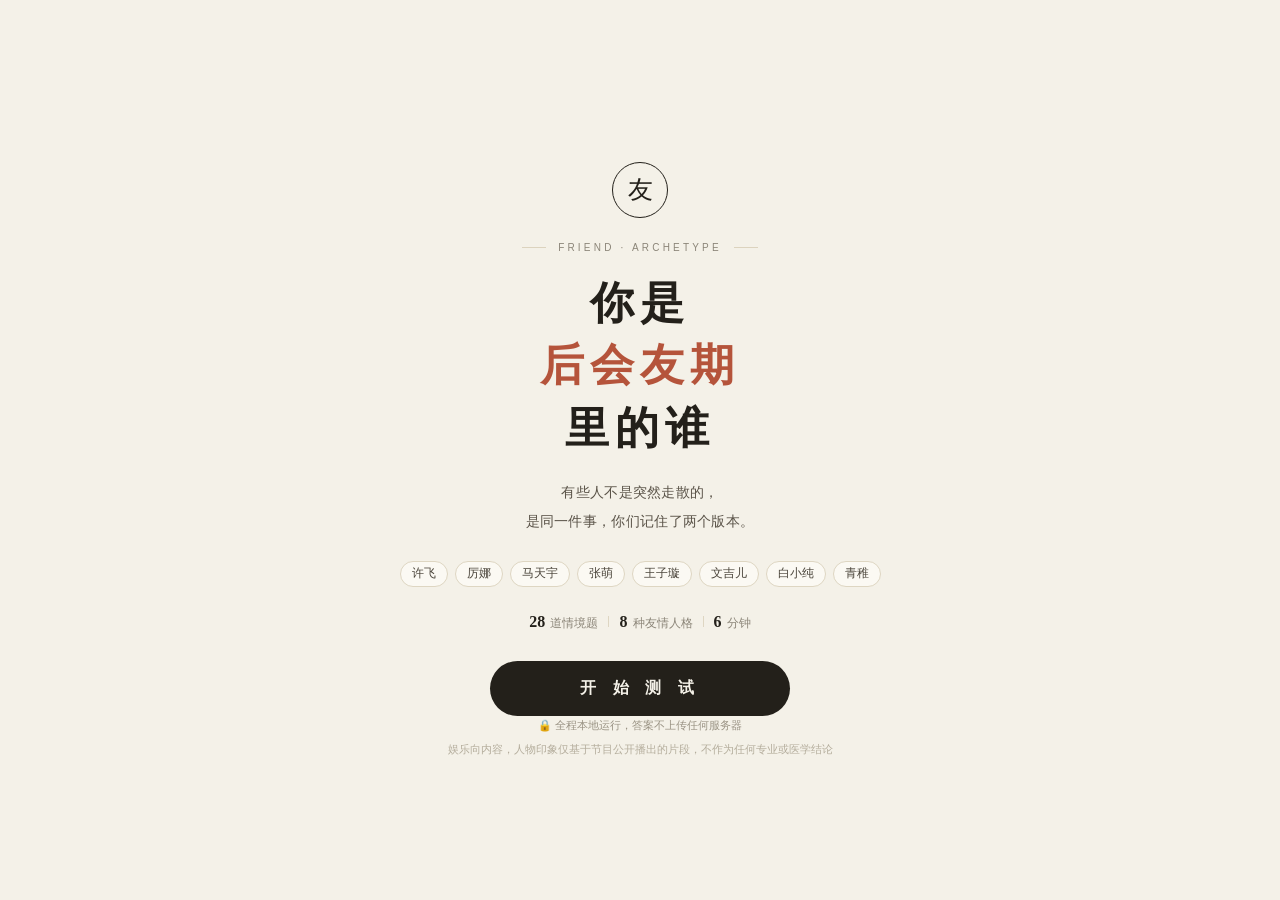
==== index.html @ 3d7d04b7 "feat: 颜值测试系统首个版本 - 封面 / 上传（点击+拖拽）/ 扫描动画 / 结果页四段式 - 图片像素指纹做种子，同一张照片结果稳定、不同照片结果不同 - 总分 78-96 高情商分档 + 1" ====
<!DOCTYPE html>
<html lang="zh-CN">
<head>
<meta charset="UTF-8">
<meta name="viewport" content="width=device-width,initial-scale=1,maximum-scale=1,user-scalable=no,viewport-fit=cover">
<title>《后会友期》· 你是里面的谁</title>
<meta name="description" content="28 个关于友情的瞬间，测出你在《后会友期》里对应的是哪一个人。">
<link rel="stylesheet" href="style.css?v=20261108">
</head>
<body>

<!-- 封面 -->
<section class="page active" id="pg-cover">
  <div class="cover">
    <div class="cv-seal serif">友</div>

    <div class="cv-kicker">FRIEND · ARCHETYPE</div>

    <h1 class="cv-title serif">你是<br><span class="hl">后会友期</span><br>里的谁</h1>

    <p class="cv-sub">有些人不是突然走散的，<br>是同一件事，你们记住了两个版本。</p>

    <div class="cv-tags">
      <span>许飞</span><span>厉娜</span><span>马天宇</span><span>张萌</span>
      <span>王子璇</span><span>文吉儿</span><span>白小纯</span><span>青稚</span>
    </div>

    <div class="cv-meta">
      <span><b id="q-total-all">28</b> 道情境题</span>
      <i></i>
      <span><b>8</b> 种友情人格</span>
      <i></i>
      <span><b>6</b> 分钟</span>
    </div>

    <button class="btn-main cv-btn" id="btn-start">开 始 测 试</button>

    <p class="cv-privacy">🔒 全程本地运行，答案不上传任何服务器</p>
    <p class="cv-disc">娱乐向内容，人物印象仅基于节目公开播出的片段，不作为任何专业或医学结论</p>
  </div>
</section>

<!-- 答题 -->
<section class="page" id="pg-quiz">
  <div class="quiz">
    <div class="q-head">
      <div class="q-num"><span id="q-idx">01</span><span id="q-total">/ 28</span></div>
      <div class="q-track"><div class="q-bar" id="q-bar"></div></div>
    </div>
    <div class="q-body">
      <h2 class="q-text" id="q-text"></h2>
      <div class="q-opts" id="q-opts"></div>
    </div>
    <div class="q-foot">
      <button class="btn-back" id="btn-back">上一题</button>
    </div>
  </div>
</section>

<!-- 加载 -->
<section class="page" id="pg-loading">
  <div class="loading">
    <div class="ld-ring"><i></i><i></i><i></i></div>
    <div class="ld-step" id="ld-step">读取你的作答轨迹</div>
    <div class="ld-dots"><span class="ld-dot on"></span><span class="ld-dot"></span><span class="ld-dot"></span><span class="ld-dot"></span></div>
    <p class="ld-tip">正在把 28 个瞬间，拼成一个人</p>
  </div>
</section>

<!-- 结果 -->
<section class="page" id="pg-result">
  <div class="result-scroll" id="result-scroll"></div>
</section>

<script src="data-hhyq.js?v=20261108"></script>
<script src="app.js?v=20261108"></script>
</body>
</html>
---- style.css ----
/* ============================================================
   《后会友期》· 你是里面的谁    样式
   深夜公路 + 一盏暖灯
   ============================================================ */
:root{
  --ink:#1b2233;
  --ink2:#4a5468;
  --muted:#8b93a5;
  --line:#e6e1d8;
  --paper:#f7f5f2;
  --card:#ffffff;
  --amber:#e9a35c;
  --amber-d:#d4863b;
  --indigo:#2b3a5c;
  --serif:"Songti SC","STSong","Source Han Serif SC","SimSun",serif;
}
*{margin:0;padding:0;box-sizing:border-box;-webkit-tap-highlight-color:transparent}
html,body{height:100%}
body{
  font-family:-apple-system,BlinkMacSystemFont,"PingFang SC","Hiragino Sans GB","Microsoft YaHei",sans-serif;
  background:var(--paper);color:var(--ink);
  -webkit-font-smoothing:antialiased;
  overscroll-behavior:none;
}

/* ---------------- 分页 ---------------- */
.page{position:fixed;inset:0;display:none;overflow-y:auto;-webkit-overflow-scrolling:touch}
.page.active{display:block}

/* ================= 封面（纸感米白 · 赭红点缀） ================= */
.cover{
  position:relative;min-height:100%;
  background:#F4F1E8;color:#23201A;
  padding:calc(env(safe-area-inset-top) + 54px) 30px calc(env(safe-area-inset-bottom) + 34px);
  display:flex;flex-direction:column;align-items:center;justify-content:center;
  text-align:center;overflow:hidden;
}
.cv-seal{
  width:56px;height:56px;flex:none;margin-top:auto;margin-bottom:24px;
  border:1.5px solid #23201A;border-radius:50%;
  display:flex;align-items:center;justify-content:center;
  font-size:25px;line-height:1;color:#23201A;letter-spacing:0;
}
.cv-kicker{
  display:inline-flex;align-items:center;gap:12px;
  font-size:10px;letter-spacing:.32em;color:#8B8578;
  margin-bottom:20px;font-weight:500;
}
.cv-kicker:before,.cv-kicker:after{content:"";width:24px;height:1px;background:#DCD3BE}
.cv-title{
  font-family:var(--serif);font-size:44px;line-height:1.42;font-weight:700;
  letter-spacing:6px;color:#23201A;margin-bottom:18px;
}
.cv-title .hl{color:#B5543B;letter-spacing:6px}
.cv-sub{
  font-size:14px;line-height:2.05;color:#5A5348;letter-spacing:.3px;
  margin-bottom:26px;
}
.cv-tags{display:flex;flex-wrap:wrap;justify-content:center;gap:7px;margin-bottom:26px}
.cv-tags span{
  font-size:11.5px;line-height:1;padding:6px 11px;border-radius:999px;
  background:#FBF9F3;border:1px solid #DED6C2;color:#4A443A;
}
.cv-meta{
  display:flex;align-items:center;justify-content:center;gap:10px;
  font-size:11.5px;color:#8B8578;margin-bottom:30px;
}
.cv-meta b{font-family:var(--serif);font-size:16px;font-weight:700;color:#23201A;margin-right:2px}
.cv-meta i{width:1px;height:11px;background:#DED6C2}
.btn-main{
  position:relative;z-index:2;
  width:100%;border:none;border-radius:14px;
  background:linear-gradient(100deg,#e9a35c,#d4863b);
  color:#231a12;font-size:16px;font-weight:700;letter-spacing:.16em;
  padding:17px 0;cursor:pointer;
  box-shadow:0 12px 30px -12px rgba(212,134,59,.75);
  transition:transform .18s ease,box-shadow .18s ease;
}
.btn-main:active{transform:scale(.985);box-shadow:0 6px 18px -10px rgba(212,134,59,.8)}
.cover .btn-main{
  max-width:300px;margin:0 auto;border-radius:999px;
  background:#23201A;color:#F4F1E8;letter-spacing:6px;
  box-shadow:none;
}
.cover .btn-main:active{background:#3a332a}
.cv-btn{margin-bottom:16px}
.cv-privacy{
  font-size:11px;line-height:1.7;color:#9A9384;margin-bottom:6px;
}
.cv-disc{
  font-size:10.5px;line-height:1.7;color:#B4AD9C;
  margin-bottom:auto;padding:0 6px;
}

/* ================= 答题 ================= */
.quiz{
  min-height:100%;display:flex;flex-direction:column;
  padding:calc(env(safe-area-inset-top) + 26px) 24px calc(env(safe-area-inset-bottom) + 20px);
  background:var(--paper);
}
.q-head{flex-shrink:0}
.q-num{display:flex;align-items:baseline;gap:5px;margin-bottom:12px}
#q-idx{font-family:var(--serif);font-size:30px;font-weight:700;color:var(--ink);letter-spacing:1px}
#q-total{font-size:13px;color:var(--muted)}
.q-track{height:3px;background:#e8e4dc;border-radius:999px;overflow:hidden}
.q-bar{height:100%;width:0;border-radius:999px;background:linear-gradient(90deg,#e9a35c,#d4863b);transition:width .35s ease}
.q-body{flex:1;display:flex;flex-direction:column;justify-content:center;padding:34px 0 10px}
.q-text{
  font-family:var(--serif);font-size:22px;line-height:1.72;font-weight:600;
  color:var(--ink);letter-spacing:.6px;margin-bottom:30px;
}
.q-opts{display:flex;flex-direction:column;gap:11px}
.opt{
  display:flex;align-items:flex-start;gap:12px;
  width:100%;text-align:left;cursor:pointer;
  background:#fff;border:1px solid var(--line);border-radius:13px;
  padding:15px 15px 15px 14px;
  font-family:inherit;font-size:14px;line-height:1.75;color:var(--ink2);
  transition:all .18s ease;
}
.opt .ok{
  flex-shrink:0;width:22px;height:22px;border-radius:7px;
  background:#f1ede6;color:var(--muted);
  font-size:11.5px;font-weight:700;line-height:22px;text-align:center;
  transition:all .18s ease;margin-top:1px;
}
.opt .ot{flex:1;padding-top:1px}
.opt:active{transform:scale(.99)}
.opt.on{border-color:var(--amber);background:#fffaf3;box-shadow:0 8px 22px -14px rgba(212,134,59,.8)}
.opt.on .ok{background:var(--amber);color:#fff}
.opt.on .ot{color:var(--ink);font-weight:500}
.q-foot{flex-shrink:0;padding-top:14px;text-align:center}
.btn-back{
  background:none;border:none;font-family:inherit;
  font-size:12.5px;color:var(--muted);padding:10px 20px;cursor:pointer;
}

/* ================= 加载 ================= */
.loading{
  min-height:100%;display:flex;flex-direction:column;align-items:center;justify-content:center;
  background:linear-gradient(168deg,#141a28,#1e2840 55%,#2e2630);
  padding:40px;
}
.ld-ring{position:relative;width:74px;height:74px;margin-bottom:42px}
.ld-ring i{
  position:absolute;inset:0;border-radius:50%;
  border:1.5px solid rgba(233,163,92,.28);
  animation:ldp 2.4s ease-out infinite;
}
.ld-ring i:nth-child(2){animation-delay:.8s}
.ld-ring i:nth-child(3){animation-delay:1.6s}
@keyframes ldp{
  0%{transform:scale(.34);opacity:0}
  30%{opacity:1}
  100%{transform:scale(1.15);opacity:0}
}
.ld-step{
  font-family:var(--serif);font-size:16px;color:#f4efe6;letter-spacing:2.5px;
  min-height:24px;transition:opacity .3s;
}
.ld-dots{display:flex;gap:7px;margin-top:22px}
.ld-dot{width:5px;height:5px;border-radius:50%;background:rgba(244,239,230,.2);transition:all .35s}
.ld-dot.on{background:var(--amber);box-shadow:0 0 8px rgba(233,163,92,.8)}
.ld-tip{margin-top:34px;font-size:11.5px;color:rgba(244,239,230,.34);letter-spacing:.6px}

/* ================= 结果 ================= */
#pg-result{overflow:hidden}
.result-scroll{
  position:absolute;inset:0;overflow-y:auto;-webkit-overflow-scrolling:touch;
  background:var(--paper);
  padding:0 0 calc(env(safe-area-inset-bottom) + 34px);
}
.fade-enter{opacity:0;transform:translateY(14px);animation:fe .62s cubic-bezier(.2,.8,.25,1) forwards}
@keyframes fe{to{opacity:1;transform:none}}

/* hero */
.hero{
  position:relative;padding:calc(env(safe-area-inset-top) + 54px) 26px 40px;
  background:linear-gradient(168deg,#141a28 0%,#1f2941 46%,#312a33 100%);
  text-align:center;overflow:hidden;
}
.hero::before{
  content:"";position:absolute;width:340px;height:340px;border-radius:50%;
  right:-130px;top:-100px;
  background:radial-gradient(circle,rgba(233,163,92,.3),transparent 68%);
}
.hero-eyebrow{
  position:relative;font-size:10px;letter-spacing:.34em;color:rgba(233,163,92,.78);
  margin-bottom:16px;
}
.hero-name{
  position:relative;font-family:var(--serif);font-size:50px;font-weight:700;
  color:#f4efe6;letter-spacing:6px;line-height:1.2;
}
.hero-nick{
  position:relative;margin-top:9px;font-size:14px;letter-spacing:2px;
  color:var(--amber);
}
.hero-ring{position:relative;width:120px;height:120px;margin:26px auto 0}
.hero-ring svg{width:100%;height:100%;display:block}
.hero-ring-txt{
  position:absolute;inset:0;display:flex;align-items:center;justify-content:center;
  flex-wrap:wrap;color:#f4efe6;
}
.hero-ring-txt b{font-size:30px;font-weight:700;line-height:1}
.hero-ring-txt span{font-size:13px;margin-top:6px;margin-left:1px;opacity:.75}
.hero-ring-txt i{
  width:100%;text-align:center;font-style:normal;
  font-size:9.5px;color:rgba(244,239,230,.5);letter-spacing:.16em;margin-top:3px;
}
.hero-tag{
  position:relative;display:inline-block;margin-top:16px;
  font-size:11.5px;color:#2a2018;font-weight:600;
  background:var(--amber);border-radius:999px;padding:4px 13px;
}
.hero-tags{
  position:relative;display:flex;justify-content:center;gap:8px;margin-top:20px;flex-wrap:wrap;
}
.hero-tags .tg{
  font-size:11.5px;color:rgba(244,239,230,.72);
  border:1px solid rgba(244,239,230,.22);border-radius:999px;padding:4px 12px;
}
.hero-line{
  position:relative;margin-top:28px;font-family:var(--serif);
  font-size:16px;line-height:1.9;color:rgba(244,239,230,.9);letter-spacing:1px;
}
.hero-role{
  position:relative;margin-top:14px;font-size:11.5px;color:rgba(244,239,230,.4);
}

/* 通用板块 */
.sec{padding:0 20px;margin-top:26px}
.sec-h{
  display:flex;align-items:center;gap:9px;
  font-family:var(--serif);font-size:16.5px;font-weight:700;color:var(--ink);
  letter-spacing:1.2px;margin-bottom:13px;
}
.sec-h i{
  display:block;width:3px;height:15px;border-radius:2px;
  background:linear-gradient(180deg,var(--amber),var(--amber-d));
}
.card{
  background:var(--card);border:1px solid var(--line);border-radius:16px;
  padding:20px 18px;
  box-shadow:0 6px 20px -18px rgba(27,34,51,.5);
}
.para{font-size:14px;line-height:2.05;color:var(--ink2);text-align:justify;letter-spacing:.2px}
.card .para + .para{margin-top:12px}
.note{
  margin-top:14px;padding-top:13px;border-top:1px dashed var(--line);
  font-size:11.5px;line-height:1.85;color:var(--muted);
}

/* 雷达 */
.radar{width:100%;height:auto;display:block;margin:-4px 0 2px}
.top3{display:flex;flex-direction:column;gap:12px;margin-top:6px}
.t3-h{display:flex;justify-content:space-between;align-items:baseline;margin-bottom:6px}
.t3n{font-size:12.5px;font-weight:600;color:var(--ink2)}
.t3v{font-size:12px;font-weight:700;color:var(--amber-d)}
.t3-bar{height:6px;background:#f0ece4;border-radius:999px;overflow:hidden}
.t3-bar i{display:block;height:100%;border-radius:999px;background:linear-gradient(90deg,#f0bd84,#d4863b)}

/* 逐维 */
.dim-row{padding:16px 0;border-bottom:1px dashed var(--line)}
.dim-row:first-child{padding-top:2px}
.dim-row:last-child{border-bottom:none;padding-bottom:2px}
.dim-head{display:flex;justify-content:space-between;align-items:center;margin-bottom:8px}
.dim-name{
  font-size:14px;font-weight:700;color:var(--ink);
  padding-left:9px;border-left:3px solid var(--amber);
}
.dim-val{font-size:12.5px;font-weight:700;color:var(--amber-d)}
.dim-bar{height:5px;background:#f2eee7;border-radius:999px;overflow:hidden;margin-bottom:11px}
.dim-bar i{display:block;height:100%;border-radius:999px;background:linear-gradient(90deg,#ecd0ab,#c9a06a)}
.dim-txt{font-size:13px;line-height:1.95;color:var(--ink2);text-align:justify}

/* 名场面 */
.scene-card{position:relative;padding-top:30px}
.scene-mark{
  position:absolute;top:2px;left:14px;
  font-family:var(--serif);font-size:56px;line-height:1;
  color:rgba(212,134,59,.16);
}

/* 亮面暗面 */
.ls-label{
  display:inline-block;font-size:11.5px;font-weight:700;letter-spacing:1px;
  padding:3px 10px;border-radius:6px;margin-bottom:9px;
}
.ls-label.good{background:#eef6f1;color:#3f7a5f}
.ls-label.warn{background:#fdf1ec;color:#b8613f}
.ls-label.warn{margin-top:18px}
.ls-label + .para{margin-top:0}

/* 人物卡 */
.who-row{display:flex;align-items:center;gap:12px;margin-bottom:14px}
.who-ava{
  width:44px;height:44px;border-radius:14px;flex-shrink:0;
  color:#fff;font-family:var(--serif);font-size:19px;font-weight:700;
  display:flex;align-items:center;justify-content:center;
  box-shadow:0 8px 18px -12px rgba(27,34,51,.9);
}
.who-name{font-size:14.5px;font-weight:700;color:var(--ink);margin-bottom:3px}
.who-sub{font-size:11.5px;color:var(--muted)}

/* 建议 */
.adv{display:flex;gap:11px;padding:13px 0;border-bottom:1px dashed var(--line)}
.adv:first-child{padding-top:0}
.adv:last-child{border-bottom:none;padding-bottom:0}
.adv b{
  flex-shrink:0;width:20px;height:20px;border-radius:50%;
  background:#fdf3e6;color:var(--amber-d);
  font-size:11px;font-weight:700;line-height:20px;text-align:center;margin-top:2px;
}
.adv span{font-size:13.5px;line-height:1.9;color:var(--ink2)}

/* 副人格 */
.sub-row{display:flex;flex-wrap:wrap;gap:8px;margin-bottom:12px}
.sub-chip{
  font-size:12px;font-weight:600;padding:5px 12px;
  border:1px solid var(--line);border-radius:999px;
}

/* 分享 */
.share-box{
  margin:32px 20px 0;padding:24px 20px;
  background:linear-gradient(160deg,#1e2840,#2b3247 60%,#3a2d33);
  border-radius:18px;text-align:center;position:relative;overflow:hidden;
}
.share-box::before{
  content:"";position:absolute;width:220px;height:220px;border-radius:50%;
  right:-90px;top:-90px;
  background:radial-gradient(circle,rgba(233,163,92,.22),transparent 70%);
}
.sb-title{
  position:relative;font-size:10px;letter-spacing:.3em;
  color:rgba(233,163,92,.8);margin-bottom:14px;
}
.sb-text{
  position:relative;font-family:var(--serif);font-size:14.5px;line-height:2;
  color:rgba(244,239,230,.92);
}
.sb-tip{
  position:relative;margin-top:14px;font-size:11px;color:rgba(244,239,230,.38);
}
.sb-btns{position:relative;display:flex;gap:10px;margin-top:22px}
.sb-btns .btn-main{font-size:14px;padding:14px 0;letter-spacing:.1em}
.btn-ghost{
  flex:0 0 40%;background:transparent;border:1px solid rgba(244,239,230,.24);
  border-radius:14px;color:rgba(244,239,230,.72);
  font-family:inherit;font-size:14px;cursor:pointer;padding:14px 0;
  transition:all .18s;
}
.btn-ghost:active{background:rgba(244,239,230,.07)}

/* 声明 */
.disc{
  margin:22px 26px 0;padding-top:18px;border-top:1px solid var(--line);
  font-size:10.5px;line-height:1.95;color:#a6acb8;text-align:center;
}

@media (max-width:360px){
  .cv-title{font-size:38px;letter-spacing:4px}
  .cv-title .hl{letter-spacing:4px}
  .cv-tags span{padding:5px 9px;font-size:11px}
  .hero-name{font-size:42px}
  .q-text{font-size:20px}
}
@media (max-height:700px){
  .cover{padding-top:calc(env(safe-area-inset-top) + 34px);padding-bottom:calc(env(safe-area-inset-bottom) + 24px)}
  .cv-seal{width:48px;height:48px;font-size:21px;margin-bottom:14px}
  .cv-kicker{margin-bottom:12px}
  .cv-title{font-size:38px;margin-bottom:12px}
  .cv-sub{margin-bottom:16px;font-size:13.5px}
  .cv-tags{margin-bottom:14px}
  .cv-meta{margin-bottom:18px}
}
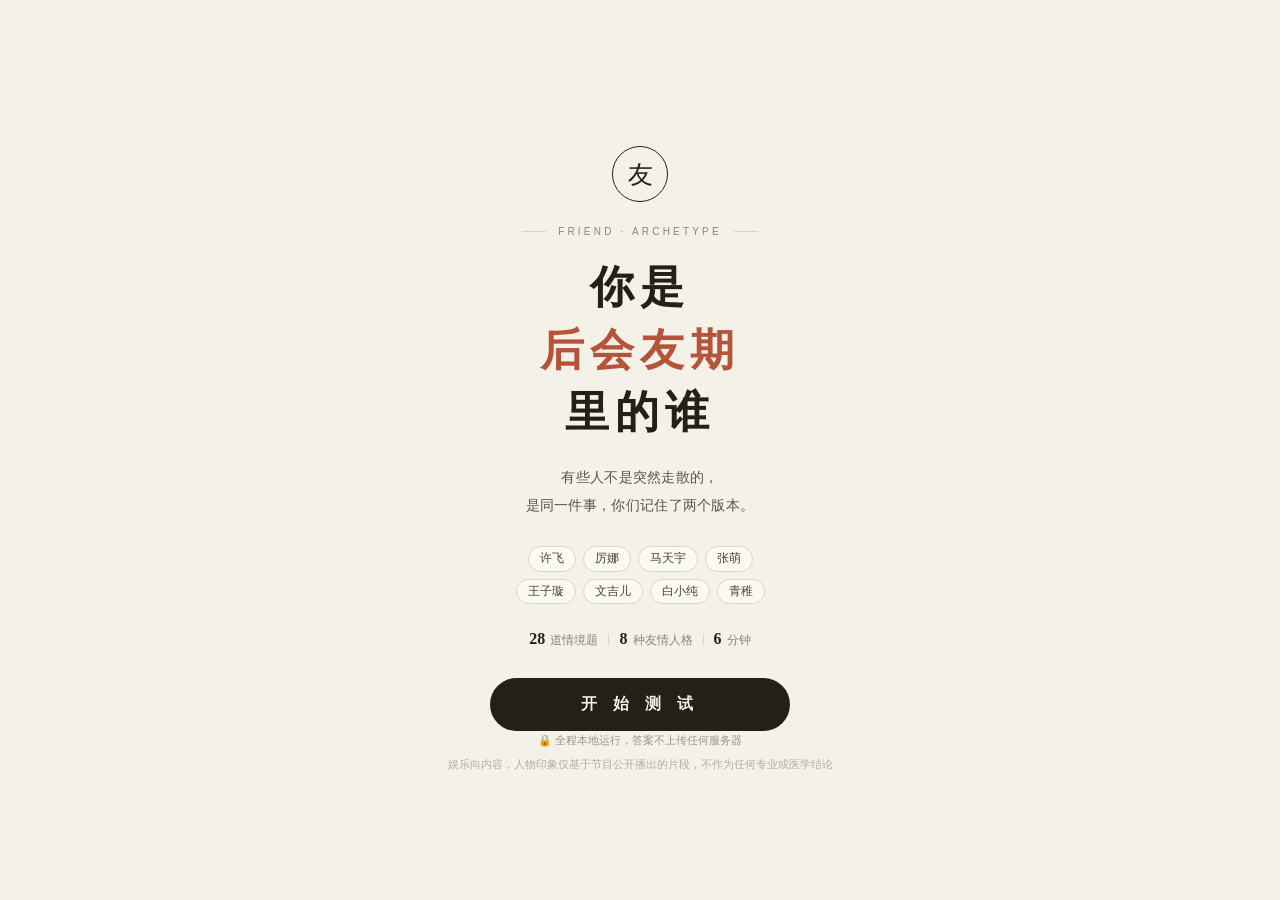
==== commit ddf818ff: "feat: 颜值测试系统首个版本 - 封面 / 上传（点击+拖拽）/ 扫描动画 / 结果页四段式 - 图片像素指纹做种子，同一张照片结果稳定、不同照片结果不同 - 总分 78-96 高情商分档 + 1" ====
--- a/index.html
+++ b/index.html
@@ -5,7 +5,7 @@
 <meta name="viewport" content="width=device-width,initial-scale=1,maximum-scale=1,user-scalable=no,viewport-fit=cover">
 <title>《后会友期》· 你是里面的谁</title>
 <meta name="description" content="28 个关于友情的瞬间，测出你在《后会友期》里对应的是哪一个人。">
-<link rel="stylesheet" href="style.css?v=20261108">
+<link rel="stylesheet" href="style.css?v=20261108b">
 </head>
 <body>
 
@@ -21,8 +21,8 @@
     <p class="cv-sub">有些人不是突然走散的，<br>是同一件事，你们记住了两个版本。</p>
 
     <div class="cv-tags">
-      <span>许飞</span><span>厉娜</span><span>马天宇</span><span>张萌</span>
-      <span>王子璇</span><span>文吉儿</span><span>白小纯</span><span>青稚</span>
+      <div class="cv-row"><span>许飞</span><span>厉娜</span><span>马天宇</span><span>张萌</span></div>
+      <div class="cv-row"><span>王子璇</span><span>文吉儿</span><span>白小纯</span><span>青稚</span></div>
     </div>
 
     <div class="cv-meta">
@@ -72,7 +72,7 @@
   <div class="result-scroll" id="result-scroll"></div>
 </section>
 
-<script src="data-hhyq.js?v=20261108"></script>
-<script src="app.js?v=20261108"></script>
+<script src="data-hhyq.js?v=20261108b"></script>
+<script src="app.js?v=20261108b"></script>
 </body>
 </html>
--- a/style.css
+++ b/style.css
@@ -1,35 +1,34 @@
 /* ============================================================
    《后会友期》· 你是里面的谁    样式
-   深夜公路 + 一盏暖灯
+   纸感米白 + 赭红（存在主义同款风格）
    ============================================================ */
 :root{
-  --ink:#1b2233;
-  --ink2:#4a5468;
-  --muted:#8b93a5;
-  --line:#e6e1d8;
-  --paper:#f7f5f2;
-  --card:#ffffff;
-  --amber:#e9a35c;
-  --amber-d:#d4863b;
-  --indigo:#2b3a5c;
+  --ink:#23201A;
+  --ink2:#4A443A;
+  --muted:#8B8578;
+  --line:#DED6C2;
+  --paper:#F4F1E8;
+  --card:#FBF9F3;
+  --red:#B5543B;
+  --red-d:#9E4630;
   --serif:"Songti SC","STSong","Source Han Serif SC","SimSun",serif;
 }
 *{margin:0;padding:0;box-sizing:border-box;-webkit-tap-highlight-color:transparent}
-html,body{height:100%}
 body{
   font-family:-apple-system,BlinkMacSystemFont,"PingFang SC","Hiragino Sans GB","Microsoft YaHei",sans-serif;
   background:var(--paper);color:var(--ink);
   -webkit-font-smoothing:antialiased;
   overscroll-behavior:none;
 }
-
-/* ---------------- 分页 ---------------- */
-.page{position:fixed;inset:0;display:none;overflow-y:auto;-webkit-overflow-scrolling:touch}
+.serif{font-family:var(--serif)}
+
+/* ---------------- 分页（普通文档流，body 原生滚动） ---------------- */
+.page{display:none}
 .page.active{display:block}
 
 /* ================= 封面（纸感米白 · 赭红点缀） ================= */
 .cover{
-  position:relative;min-height:100%;
+  position:relative;min-height:100vh;
   background:#F4F1E8;color:#23201A;
   padding:calc(env(safe-area-inset-top) + 54px) 30px calc(env(safe-area-inset-bottom) + 34px);
   display:flex;flex-direction:column;align-items:center;justify-content:center;
@@ -56,7 +55,8 @@
   font-size:14px;line-height:2.05;color:#5A5348;letter-spacing:.3px;
   margin-bottom:26px;
 }
-.cv-tags{display:flex;flex-wrap:wrap;justify-content:center;gap:7px;margin-bottom:26px}
+.cv-tags{display:flex;flex-direction:column;gap:7px;margin-bottom:26px}
+.cv-row{display:flex;justify-content:center;gap:7px}
 .cv-tags span{
   font-size:11.5px;line-height:1;padding:6px 11px;border-radius:999px;
   background:#FBF9F3;border:1px solid #DED6C2;color:#4A443A;
@@ -69,20 +69,14 @@
 .cv-meta i{width:1px;height:11px;background:#DED6C2}
 .btn-main{
   position:relative;z-index:2;
-  width:100%;border:none;border-radius:14px;
-  background:linear-gradient(100deg,#e9a35c,#d4863b);
-  color:#231a12;font-size:16px;font-weight:700;letter-spacing:.16em;
-  padding:17px 0;cursor:pointer;
-  box-shadow:0 12px 30px -12px rgba(212,134,59,.75);
-  transition:transform .18s ease,box-shadow .18s ease;
-}
-.btn-main:active{transform:scale(.985);box-shadow:0 6px 18px -10px rgba(212,134,59,.8)}
-.cover .btn-main{
-  max-width:300px;margin:0 auto;border-radius:999px;
-  background:#23201A;color:#F4F1E8;letter-spacing:6px;
-  box-shadow:none;
-}
-.cover .btn-main:active{background:#3a332a}
+  width:100%;border:none;border-radius:999px;
+  background:#23201A;color:#F4F1E8;
+  font-size:15.5px;font-weight:600;letter-spacing:6px;
+  padding:16px 0;cursor:pointer;
+  transition:transform .18s ease,background .18s ease;
+}
+.btn-main:active{transform:scale(.985);background:#3a332a}
+.cover .btn-main{max-width:300px;margin:0 auto}
 .cv-btn{margin-bottom:16px}
 .cv-privacy{
   font-size:11px;line-height:1.7;color:#9A9384;margin-bottom:6px;
@@ -94,7 +88,7 @@
 
 /* ================= 答题 ================= */
 .quiz{
-  min-height:100%;display:flex;flex-direction:column;
+  min-height:100vh;display:flex;flex-direction:column;
   padding:calc(env(safe-area-inset-top) + 26px) 24px calc(env(safe-area-inset-bottom) + 20px);
   background:var(--paper);
 }
@@ -102,8 +96,8 @@
 .q-num{display:flex;align-items:baseline;gap:5px;margin-bottom:12px}
 #q-idx{font-family:var(--serif);font-size:30px;font-weight:700;color:var(--ink);letter-spacing:1px}
 #q-total{font-size:13px;color:var(--muted)}
-.q-track{height:3px;background:#e8e4dc;border-radius:999px;overflow:hidden}
-.q-bar{height:100%;width:0;border-radius:999px;background:linear-gradient(90deg,#e9a35c,#d4863b);transition:width .35s ease}
+.q-track{height:3px;background:#E5DEC9;border-radius:999px;overflow:hidden}
+.q-bar{height:100%;width:0;border-radius:999px;background:linear-gradient(90deg,#C97B5F,#B5543B);transition:width .35s ease}
 .q-body{flex:1;display:flex;flex-direction:column;justify-content:center;padding:34px 0 10px}
 .q-text{
   font-family:var(--serif);font-size:22px;line-height:1.72;font-weight:600;
@@ -113,21 +107,21 @@
 .opt{
   display:flex;align-items:flex-start;gap:12px;
   width:100%;text-align:left;cursor:pointer;
-  background:#fff;border:1px solid var(--line);border-radius:13px;
+  background:var(--card);border:1px solid var(--line);border-radius:13px;
   padding:15px 15px 15px 14px;
   font-family:inherit;font-size:14px;line-height:1.75;color:var(--ink2);
   transition:all .18s ease;
 }
 .opt .ok{
   flex-shrink:0;width:22px;height:22px;border-radius:7px;
-  background:#f1ede6;color:var(--muted);
+  background:#EFE9DA;color:var(--muted);
   font-size:11.5px;font-weight:700;line-height:22px;text-align:center;
   transition:all .18s ease;margin-top:1px;
 }
 .opt .ot{flex:1;padding-top:1px}
 .opt:active{transform:scale(.99)}
-.opt.on{border-color:var(--amber);background:#fffaf3;box-shadow:0 8px 22px -14px rgba(212,134,59,.8)}
-.opt.on .ok{background:var(--amber);color:#fff}
+.opt.on{border-color:var(--red);background:#FBF2EC;box-shadow:0 8px 22px -14px rgba(181,84,59,.55)}
+.opt.on .ok{background:var(--red);color:#fff}
 .opt.on .ot{color:var(--ink);font-weight:500}
 .q-foot{flex-shrink:0;padding-top:14px;text-align:center}
 .btn-back{
@@ -137,14 +131,14 @@
 
 /* ================= 加载 ================= */
 .loading{
-  min-height:100%;display:flex;flex-direction:column;align-items:center;justify-content:center;
-  background:linear-gradient(168deg,#141a28,#1e2840 55%,#2e2630);
+  min-height:100vh;display:flex;flex-direction:column;align-items:center;justify-content:center;
+  background:var(--paper);
   padding:40px;
 }
 .ld-ring{position:relative;width:74px;height:74px;margin-bottom:42px}
 .ld-ring i{
   position:absolute;inset:0;border-radius:50%;
-  border:1.5px solid rgba(233,163,92,.28);
+  border:1.5px solid rgba(181,84,59,.28);
   animation:ldp 2.4s ease-out infinite;
 }
 .ld-ring i:nth-child(2){animation-delay:.8s}
@@ -155,18 +149,16 @@
   100%{transform:scale(1.15);opacity:0}
 }
 .ld-step{
-  font-family:var(--serif);font-size:16px;color:#f4efe6;letter-spacing:2.5px;
+  font-family:var(--serif);font-size:16px;color:var(--ink);letter-spacing:2.5px;
   min-height:24px;transition:opacity .3s;
 }
 .ld-dots{display:flex;gap:7px;margin-top:22px}
-.ld-dot{width:5px;height:5px;border-radius:50%;background:rgba(244,239,230,.2);transition:all .35s}
-.ld-dot.on{background:var(--amber);box-shadow:0 0 8px rgba(233,163,92,.8)}
-.ld-tip{margin-top:34px;font-size:11.5px;color:rgba(244,239,230,.34);letter-spacing:.6px}
+.ld-dot{width:5px;height:5px;border-radius:50%;background:#DED6C2;transition:all .35s}
+.ld-dot.on{background:var(--red);box-shadow:0 0 8px rgba(181,84,59,.5)}
+.ld-tip{margin-top:34px;font-size:11.5px;color:#9A9384;letter-spacing:.6px}
 
 /* ================= 结果 ================= */
-#pg-result{overflow:hidden}
 .result-scroll{
-  position:absolute;inset:0;overflow-y:auto;-webkit-overflow-scrolling:touch;
   background:var(--paper);
   padding:0 0 calc(env(safe-area-inset-bottom) + 34px);
 }
@@ -176,56 +168,57 @@
 /* hero */
 .hero{
   position:relative;padding:calc(env(safe-area-inset-top) + 54px) 26px 40px;
-  background:linear-gradient(168deg,#141a28 0%,#1f2941 46%,#312a33 100%);
+  background:linear-gradient(180deg,#F7F3E8,#F4F1E8);
+  border-bottom:1px solid #E9E2CF;
   text-align:center;overflow:hidden;
 }
 .hero::before{
   content:"";position:absolute;width:340px;height:340px;border-radius:50%;
   right:-130px;top:-100px;
-  background:radial-gradient(circle,rgba(233,163,92,.3),transparent 68%);
+  background:radial-gradient(circle,rgba(181,84,59,.08),transparent 68%);
 }
 .hero-eyebrow{
-  position:relative;font-size:10px;letter-spacing:.34em;color:rgba(233,163,92,.78);
+  position:relative;font-size:10px;letter-spacing:.34em;color:var(--red);
   margin-bottom:16px;
 }
 .hero-name{
   position:relative;font-family:var(--serif);font-size:50px;font-weight:700;
-  color:#f4efe6;letter-spacing:6px;line-height:1.2;
+  color:var(--ink);letter-spacing:6px;line-height:1.2;
 }
 .hero-nick{
   position:relative;margin-top:9px;font-size:14px;letter-spacing:2px;
-  color:var(--amber);
+  color:var(--red);
 }
 .hero-ring{position:relative;width:120px;height:120px;margin:26px auto 0}
 .hero-ring svg{width:100%;height:100%;display:block}
 .hero-ring-txt{
   position:absolute;inset:0;display:flex;align-items:center;justify-content:center;
-  flex-wrap:wrap;color:#f4efe6;
+  flex-wrap:wrap;color:var(--ink);
 }
 .hero-ring-txt b{font-size:30px;font-weight:700;line-height:1}
 .hero-ring-txt span{font-size:13px;margin-top:6px;margin-left:1px;opacity:.75}
 .hero-ring-txt i{
   width:100%;text-align:center;font-style:normal;
-  font-size:9.5px;color:rgba(244,239,230,.5);letter-spacing:.16em;margin-top:3px;
+  font-size:9.5px;color:var(--muted);letter-spacing:.16em;margin-top:3px;
 }
 .hero-tag{
   position:relative;display:inline-block;margin-top:16px;
-  font-size:11.5px;color:#2a2018;font-weight:600;
-  background:var(--amber);border-radius:999px;padding:4px 13px;
+  font-size:11.5px;color:#FBF9F3;font-weight:600;
+  background:var(--red);border-radius:999px;padding:4px 13px;
 }
 .hero-tags{
   position:relative;display:flex;justify-content:center;gap:8px;margin-top:20px;flex-wrap:wrap;
 }
 .hero-tags .tg{
-  font-size:11.5px;color:rgba(244,239,230,.72);
-  border:1px solid rgba(244,239,230,.22);border-radius:999px;padding:4px 12px;
+  font-size:11.5px;color:var(--ink2);
+  border:1px solid #C9C0AA;border-radius:999px;padding:4px 12px;
 }
 .hero-line{
   position:relative;margin-top:28px;font-family:var(--serif);
-  font-size:16px;line-height:1.9;color:rgba(244,239,230,.9);letter-spacing:1px;
+  font-size:16px;line-height:1.9;color:var(--ink2);letter-spacing:1px;
 }
 .hero-role{
-  position:relative;margin-top:14px;font-size:11.5px;color:rgba(244,239,230,.4);
+  position:relative;margin-top:14px;font-size:11.5px;color:var(--muted);
 }
 
 /* 通用板块 */
@@ -237,12 +230,12 @@
 }
 .sec-h i{
   display:block;width:3px;height:15px;border-radius:2px;
-  background:linear-gradient(180deg,var(--amber),var(--amber-d));
+  background:var(--red);
 }
 .card{
   background:var(--card);border:1px solid var(--line);border-radius:16px;
   padding:20px 18px;
-  box-shadow:0 6px 20px -18px rgba(27,34,51,.5);
+  box-shadow:0 6px 20px -18px rgba(35,32,26,.4);
 }
 .para{font-size:14px;line-height:2.05;color:var(--ink2);text-align:justify;letter-spacing:.2px}
 .card .para + .para{margin-top:12px}
@@ -256,9 +249,9 @@
 .top3{display:flex;flex-direction:column;gap:12px;margin-top:6px}
 .t3-h{display:flex;justify-content:space-between;align-items:baseline;margin-bottom:6px}
 .t3n{font-size:12.5px;font-weight:600;color:var(--ink2)}
-.t3v{font-size:12px;font-weight:700;color:var(--amber-d)}
-.t3-bar{height:6px;background:#f0ece4;border-radius:999px;overflow:hidden}
-.t3-bar i{display:block;height:100%;border-radius:999px;background:linear-gradient(90deg,#f0bd84,#d4863b)}
+.t3v{font-size:12px;font-weight:700;color:var(--red-d)}
+.t3-bar{height:6px;background:#EAE3D2;border-radius:999px;overflow:hidden}
+.t3-bar i{display:block;height:100%;border-radius:999px;background:linear-gradient(90deg,#C97B5F,#B5543B)}
 
 /* 逐维 */
 .dim-row{padding:16px 0;border-bottom:1px dashed var(--line)}
@@ -267,11 +260,11 @@
 .dim-head{display:flex;justify-content:space-between;align-items:center;margin-bottom:8px}
 .dim-name{
   font-size:14px;font-weight:700;color:var(--ink);
-  padding-left:9px;border-left:3px solid var(--amber);
-}
-.dim-val{font-size:12.5px;font-weight:700;color:var(--amber-d)}
-.dim-bar{height:5px;background:#f2eee7;border-radius:999px;overflow:hidden;margin-bottom:11px}
-.dim-bar i{display:block;height:100%;border-radius:999px;background:linear-gradient(90deg,#ecd0ab,#c9a06a)}
+  padding-left:9px;border-left:3px solid var(--red);
+}
+.dim-val{font-size:12.5px;font-weight:700;color:var(--red-d)}
+.dim-bar{height:5px;background:#EAE3D2;border-radius:999px;overflow:hidden;margin-bottom:11px}
+.dim-bar i{display:block;height:100%;border-radius:999px;background:linear-gradient(90deg,#D9A08A,#B5543B)}
 .dim-txt{font-size:13px;line-height:1.95;color:var(--ink2);text-align:justify}
 
 /* 名场面 */
@@ -279,7 +272,7 @@
 .scene-mark{
   position:absolute;top:2px;left:14px;
   font-family:var(--serif);font-size:56px;line-height:1;
-  color:rgba(212,134,59,.16);
+  color:rgba(181,84,59,.15);
 }
 
 /* 亮面暗面 */
@@ -287,8 +280,8 @@
   display:inline-block;font-size:11.5px;font-weight:700;letter-spacing:1px;
   padding:3px 10px;border-radius:6px;margin-bottom:9px;
 }
-.ls-label.good{background:#eef6f1;color:#3f7a5f}
-.ls-label.warn{background:#fdf1ec;color:#b8613f}
+.ls-label.good{background:#EAF3EC;color:#3F7A5F}
+.ls-label.warn{background:#F9EDE6;color:#A8543A}
 .ls-label.warn{margin-top:18px}
 .ls-label + .para{margin-top:0}
 
@@ -298,7 +291,7 @@
   width:44px;height:44px;border-radius:14px;flex-shrink:0;
   color:#fff;font-family:var(--serif);font-size:19px;font-weight:700;
   display:flex;align-items:center;justify-content:center;
-  box-shadow:0 8px 18px -12px rgba(27,34,51,.9);
+  box-shadow:0 8px 18px -12px rgba(35,32,26,.7);
 }
 .who-name{font-size:14.5px;font-weight:700;color:var(--ink);margin-bottom:3px}
 .who-sub{font-size:11.5px;color:var(--muted)}
@@ -309,7 +302,7 @@
 .adv:last-child{border-bottom:none;padding-bottom:0}
 .adv b{
   flex-shrink:0;width:20px;height:20px;border-radius:50%;
-  background:#fdf3e6;color:var(--amber-d);
+  background:#F6EBE0;color:var(--red-d);
   font-size:11px;font-weight:700;line-height:20px;text-align:center;margin-top:2px;
 }
 .adv span{font-size:13.5px;line-height:1.9;color:var(--ink2)}
@@ -324,39 +317,34 @@
 /* 分享 */
 .share-box{
   margin:32px 20px 0;padding:24px 20px;
-  background:linear-gradient(160deg,#1e2840,#2b3247 60%,#3a2d33);
+  background:var(--card);border:1px solid var(--line);
   border-radius:18px;text-align:center;position:relative;overflow:hidden;
-}
-.share-box::before{
-  content:"";position:absolute;width:220px;height:220px;border-radius:50%;
-  right:-90px;top:-90px;
-  background:radial-gradient(circle,rgba(233,163,92,.22),transparent 70%);
 }
 .sb-title{
   position:relative;font-size:10px;letter-spacing:.3em;
-  color:rgba(233,163,92,.8);margin-bottom:14px;
+  color:var(--red);margin-bottom:14px;
 }
 .sb-text{
   position:relative;font-family:var(--serif);font-size:14.5px;line-height:2;
-  color:rgba(244,239,230,.92);
+  color:var(--ink);
 }
 .sb-tip{
-  position:relative;margin-top:14px;font-size:11px;color:rgba(244,239,230,.38);
+  position:relative;margin-top:14px;font-size:11px;color:var(--muted);
 }
 .sb-btns{position:relative;display:flex;gap:10px;margin-top:22px}
-.sb-btns .btn-main{font-size:14px;padding:14px 0;letter-spacing:.1em}
+.sb-btns .btn-main{font-size:14px;padding:14px 0;letter-spacing:.1em;flex:1}
 .btn-ghost{
-  flex:0 0 40%;background:transparent;border:1px solid rgba(244,239,230,.24);
-  border-radius:14px;color:rgba(244,239,230,.72);
+  flex:0 0 40%;background:transparent;border:1px solid #C9C0AA;
+  border-radius:999px;color:#6B6456;
   font-family:inherit;font-size:14px;cursor:pointer;padding:14px 0;
   transition:all .18s;
 }
-.btn-ghost:active{background:rgba(244,239,230,.07)}
+.btn-ghost:active{background:rgba(35,32,26,.05)}
 
 /* 声明 */
 .disc{
-  margin:22px 26px 0;padding-top:18px;border-top:1px solid var(--line);
-  font-size:10.5px;line-height:1.95;color:#a6acb8;text-align:center;
+  margin:22px 26px 0;padding-top:18px;border-top:1px solid #E0D8C4;
+  font-size:10.5px;line-height:1.95;color:#A29A88;text-align:center;
 }
 
 @media (max-width:360px){
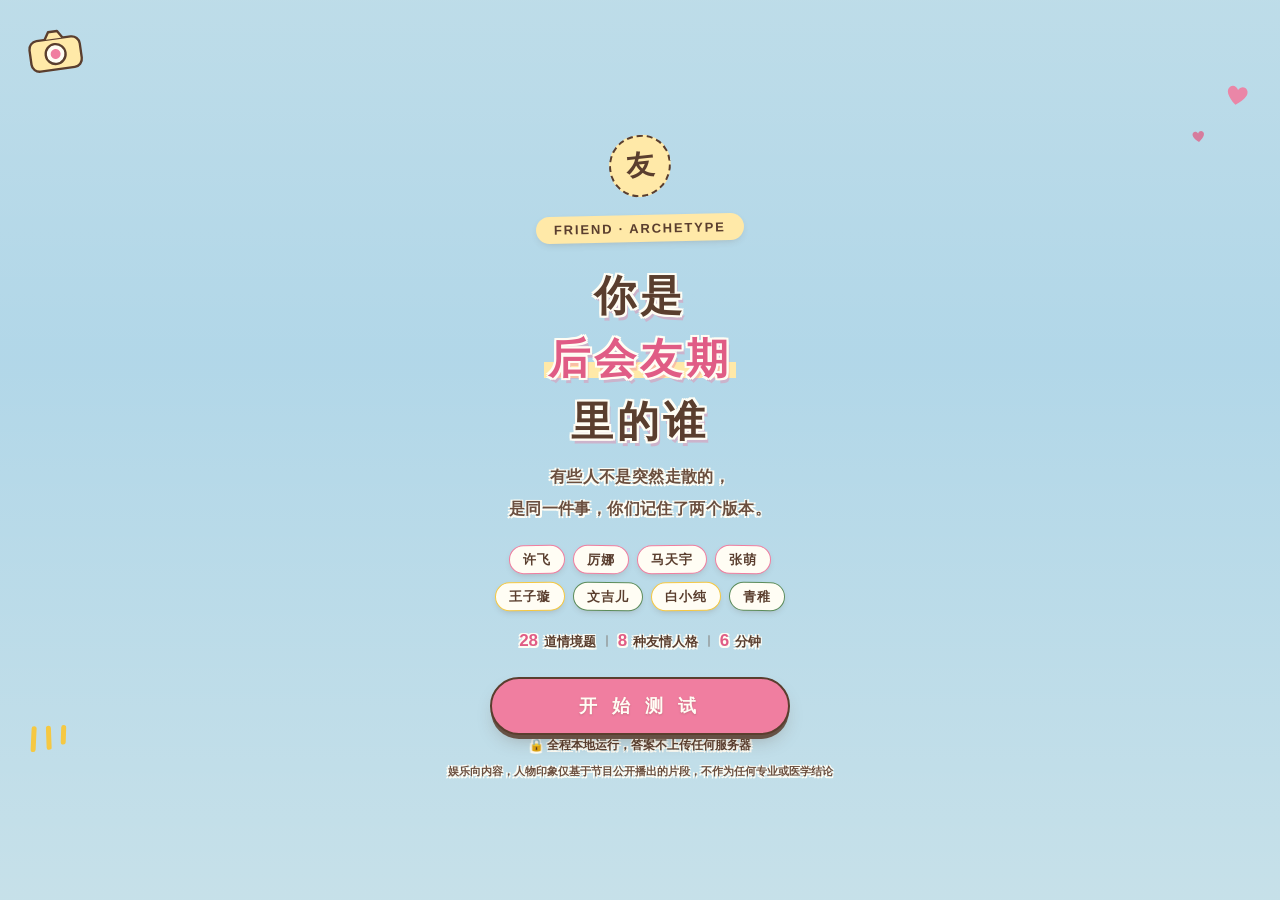
==== commit 19025868: "feat: 全站改版手账可爱风 - AI 生成水彩风景底图（天空/森林/绿皮火车）+ 拍立得装饰图 - 封面/答题/结果全套换装：奶油撕纸卡片、粉黄便签、和纸胶带、涂鸦贴纸（相机/爱心/感叹线 SVG" ====
--- a/index.html
+++ b/index.html
@@ -5,13 +5,18 @@
 <meta name="viewport" content="width=device-width,initial-scale=1,maximum-scale=1,user-scalable=no,viewport-fit=cover">
 <title>《后会友期》· 你是里面的谁</title>
 <meta name="description" content="28 个关于友情的瞬间，测出你在《后会友期》里对应的是哪一个人。">
-<link rel="stylesheet" href="style.css?v=20261108b">
+<link rel="stylesheet" href="style.css?v=20261112">
 </head>
 <body>
 
 <!-- 封面 -->
 <section class="page active" id="pg-cover">
   <div class="cover">
+    <svg class="cv-doodle d-cam" viewBox="0 0 64 52"><rect x="4" y="14" width="56" height="34" rx="9" fill="#FFE9A8" stroke="#5A3E2E" stroke-width="2.6"/><path d="M22 14 L27 6 h10 l5 8" fill="#FFE9A8" stroke="#5A3E2E" stroke-width="2.6" stroke-linejoin="round"/><circle cx="32" cy="31" r="11" fill="#FFFDF4" stroke="#5A3E2E" stroke-width="2.6"/><circle cx="32" cy="31" r="5.5" fill="#F07EA0"/></svg>
+    <svg class="cv-doodle d-h1" viewBox="0 0 26 24"><path d="M13 21 C4 14 1 8 4.5 4 C7 1.4 11 2 13 6 C15 2 19 1.4 21.5 4 C25 8 22 14 13 21Z" fill="#F07EA0" opacity=".9"/></svg>
+    <svg class="cv-doodle d-h2" viewBox="0 0 26 24"><path d="M13 21 C4 14 1 8 4.5 4 C7 1.4 11 2 13 6 C15 2 19 1.4 21.5 4 C25 8 22 14 13 21Z" fill="#E05C85" opacity=".75"/></svg>
+    <svg class="cv-doodle d-bang" viewBox="0 0 44 30"><g stroke="#F5C842" stroke-width="5" stroke-linecap="round"><path d="M6 26 L12 6"/><path d="M22 28 L26 9"/><path d="M37 26 L41 12"/></g></svg>
+
     <div class="cv-seal serif">友</div>
 
     <div class="cv-kicker">FRIEND · ARCHETYPE</div>
@@ -43,6 +48,7 @@
 <!-- 答题 -->
 <section class="page" id="pg-quiz">
   <div class="quiz">
+    <svg class="cv-doodle d-quiz-cam" viewBox="0 0 64 52" style="top:calc(env(safe-area-inset-top) + 58px);right:22px;width:46px;transform:rotate(7deg)"><rect x="4" y="14" width="56" height="34" rx="9" fill="#FFFDF4" stroke="#5A3E2E" stroke-width="2.6"/><path d="M22 14 L27 6 h10 l5 8" fill="#FFFDF4" stroke="#5A3E2E" stroke-width="2.6" stroke-linejoin="round"/><circle cx="32" cy="31" r="11" fill="#FFE9A8" stroke="#5A3E2E" stroke-width="2.6"/><circle cx="32" cy="31" r="5.5" fill="#F07EA0"/></svg>
     <div class="q-head">
       <div class="q-num"><span id="q-idx">01</span><span id="q-total">/ 28</span></div>
       <div class="q-track"><div class="q-bar" id="q-bar"></div></div>
@@ -72,7 +78,7 @@
   <div class="result-scroll" id="result-scroll"></div>
 </section>
 
-<script src="data-hhyq.js?v=20261108b"></script>
-<script src="app.js?v=20261108b"></script>
+<script src="data-hhyq.js?v=20261112"></script>
+<script src="app.js?v=20261112"></script>
 </body>
 </html>
--- a/style.css
+++ b/style.css
@@ -1,22 +1,29 @@
 /* ============================================================
    《后会友期》· 你是里面的谁    样式
-   纸感米白 + 赭红（存在主义同款风格）
+   手账可爱风：天空风景底图 + 奶油撕纸卡片 + 粉黄便签 + 涂鸦贴纸
    ============================================================ */
 :root{
-  --ink:#23201A;
-  --ink2:#4A443A;
-  --muted:#8B8578;
-  --line:#DED6C2;
-  --paper:#F4F1E8;
-  --card:#FBF9F3;
-  --red:#B5543B;
-  --red-d:#9E4630;
+  --ink:#5A3E2E;
+  --ink2:#6B4F3F;
+  --muted:#A78E78;
+  --line:#F0E3CB;
+  --paper:#BFE0EE;
+  --card:#FFFDF4;
+  --pink:#F07EA0;
+  --pink-d:#E05C85;
+  --pink-l:#FDE7EF;
+  --yellow:#FFE9A8;
+  --yellow-d:#F5C842;
+  --green:#5B8C5A;
+  --blue:#8EC9E8;
   --serif:"Songti SC","STSong","Source Han Serif SC","SimSun",serif;
+  --hand:"Kaiti SC","KaiTi","STKaiti","楷体","Yuanti SC",-apple-system,"PingFang SC","Microsoft YaHei",sans-serif;
 }
 *{margin:0;padding:0;box-sizing:border-box;-webkit-tap-highlight-color:transparent}
 body{
-  font-family:-apple-system,BlinkMacSystemFont,"PingFang SC","Hiragino Sans GB","Microsoft YaHei",sans-serif;
-  background:var(--paper);color:var(--ink);
+  font-family:var(--hand);
+  color:var(--ink);
+  background:#A9D3E8 url("assets/bg.jpg") center top / cover no-repeat fixed;
   -webkit-font-smoothing:antialiased;
   overscroll-behavior:none;
 }
@@ -26,140 +33,215 @@
 .page{display:none}
 .page.active{display:block}
 
-/* ================= 封面（纸感米白 · 赭红点缀） ================= */
+/* 撕纸大卡片（封面/答题共用容器感） */
+.scrap{
+  background:var(--card);
+  border-radius:22px;
+  box-shadow:0 14px 38px -16px rgba(90,62,46,.38),0 3px 10px -4px rgba(90,62,46,.14);
+  position:relative;
+}
+/* 卡片顶部的和纸胶带 */
+.tape{
+  position:absolute;top:-11px;left:50%;
+  width:96px;height:26px;margin-left:-48px;
+  background:rgba(247,169,192,.72);
+  transform:rotate(-2.4deg);
+  border-radius:3px;
+  box-shadow:0 2px 5px -2px rgba(90,62,46,.25);
+}
+.tape.t-y{background:rgba(255,220,110,.75);transform:rotate(1.8deg)}
+.tape.t-b{background:rgba(150,205,235,.72);transform:rotate(-1.2deg)}
+
+/* ================= 封面 ================= */
 .cover{
   position:relative;min-height:100vh;
-  background:#F4F1E8;color:#23201A;
-  padding:calc(env(safe-area-inset-top) + 54px) 30px calc(env(safe-area-inset-bottom) + 34px);
+  padding:calc(env(safe-area-inset-top) + 46px) 18px calc(env(safe-area-inset-bottom) + 30px);
   display:flex;flex-direction:column;align-items:center;justify-content:center;
   text-align:center;overflow:hidden;
 }
+/* 底图上叠一层淡奶油，保证文字可读 */
+.cover::before{
+  content:"";position:absolute;inset:0;
+  background:linear-gradient(180deg,rgba(255,250,235,.24),rgba(255,250,235,.10) 40%,rgba(255,250,235,.34));
+  pointer-events:none;
+}
+.cover>*{position:relative;z-index:1}
+/* doodle 贴纸（相机/爱心/感叹线，由 HTML 注入 SVG） */
+.cv-doodle{position:absolute;z-index:1;pointer-events:none}
+.cv-doodle.d-cam{top:calc(env(safe-area-inset-top) + 26px);left:26px;width:58px;transform:rotate(-8deg)}
+.cv-doodle.d-h1{top:calc(env(safe-area-inset-top) + 84px);right:30px;width:26px;transform:rotate(10deg)}
+.cv-doodle.d-h2{top:calc(env(safe-area-inset-top) + 130px);right:74px;width:15px;transform:rotate(-6deg)}
+.cv-doodle.d-bang{bottom:150px;left:24px;width:44px;transform:rotate(-14deg)}
+
 .cv-seal{
-  width:56px;height:56px;flex:none;margin-top:auto;margin-bottom:24px;
-  border:1.5px solid #23201A;border-radius:50%;
+  width:62px;height:62px;flex:none;margin-top:auto;margin-bottom:18px;
+  background:var(--yellow);border:2px dashed var(--ink);
+  border-radius:50% 46% 52% 48%;
   display:flex;align-items:center;justify-content:center;
-  font-size:25px;line-height:1;color:#23201A;letter-spacing:0;
+  font-size:28px;line-height:1;color:var(--ink);font-weight:700;
+  transform:rotate(-6deg);
 }
 .cv-kicker{
-  display:inline-flex;align-items:center;gap:12px;
-  font-size:10px;letter-spacing:.32em;color:#8B8578;
-  margin-bottom:20px;font-weight:500;
-}
-.cv-kicker:before,.cv-kicker:after{content:"";width:24px;height:1px;background:#DCD3BE}
+  display:inline-block;
+  font-size:13px;letter-spacing:.14em;color:var(--ink);
+  background:var(--yellow);border-radius:999px;
+  padding:6px 18px;margin-bottom:22px;font-weight:700;
+  transform:rotate(-1.2deg);
+  box-shadow:0 3px 8px -4px rgba(90,62,46,.3);
+}
 .cv-title{
-  font-family:var(--serif);font-size:44px;line-height:1.42;font-weight:700;
-  letter-spacing:6px;color:#23201A;margin-bottom:18px;
-}
-.cv-title .hl{color:#B5543B;letter-spacing:6px}
+  font-family:var(--hand);
+  font-size:42px;line-height:1.5;font-weight:700;
+  letter-spacing:4px;color:var(--ink);margin-bottom:8px;
+  text-shadow:
+    -2px -2px 0 #FFFDF4,2px -2px 0 #FFFDF4,-2px 2px 0 #FFFDF4,2px 2px 0 #FFFDF4,
+    -2px 0 0 #FFFDF4,2px 0 0 #FFFDF4,0 -2px 0 #FFFDF4,0 2px 0 #FFFDF4,
+    3px 5px 0 rgba(240,126,160,.4);
+}
+.cv-title .hl{
+  color:var(--pink-d);letter-spacing:4px;
+  background:linear-gradient(transparent 58%,var(--yellow) 58%,var(--yellow) 92%,transparent 92%);
+  padding:0 4px;
+}
 .cv-sub{
-  font-size:14px;line-height:2.05;color:#5A5348;letter-spacing:.3px;
-  margin-bottom:26px;
-}
-.cv-tags{display:flex;flex-direction:column;gap:7px;margin-bottom:26px}
-.cv-row{display:flex;justify-content:center;gap:7px}
+  font-size:16px;line-height:2;color:var(--ink2);letter-spacing:.4px;
+  margin-bottom:20px;font-weight:600;
+  text-shadow:-1.5px -1.5px 0 #FFFDF4,1.5px -1.5px 0 #FFFDF4,-1.5px 1.5px 0 #FFFDF4,1.5px 1.5px 0 #FFFDF4;
+}
+.cv-tags{display:flex;flex-direction:column;gap:8px;margin-bottom:20px}
+.cv-row{display:flex;justify-content:center;gap:8px}
 .cv-tags span{
-  font-size:11.5px;line-height:1;padding:6px 11px;border-radius:999px;
-  background:#FBF9F3;border:1px solid #DED6C2;color:#4A443A;
-}
+  font-size:13px;line-height:1;padding:7px 13px;border-radius:999px;
+  background:var(--card);border:1.6px solid var(--pink);color:var(--ink);
+  font-weight:700;letter-spacing:1px;
+  box-shadow:0 3px 7px -3px rgba(90,62,46,.28);
+}
+.cv-row:nth-child(2) span:nth-child(even){border-color:var(--green);transform:rotate(1deg)}
+.cv-row:nth-child(2) span:nth-child(odd){border-color:var(--yellow-d);transform:rotate(-1deg)}
+.cv-row:nth-child(1) span:nth-child(odd){transform:rotate(-.8deg)}
+.cv-row:nth-child(1) span:nth-child(even){transform:rotate(.9deg)}
 .cv-meta{
   display:flex;align-items:center;justify-content:center;gap:10px;
-  font-size:11.5px;color:#8B8578;margin-bottom:30px;
-}
-.cv-meta b{font-family:var(--serif);font-size:16px;font-weight:700;color:#23201A;margin-right:2px}
-.cv-meta i{width:1px;height:11px;background:#DED6C2}
+  font-size:13px;color:var(--ink);margin-bottom:26px;font-weight:700;
+  text-shadow:-1.5px -1.5px 0 #FFFDF4,1.5px -1.5px 0 #FFFDF4,-1.5px 1.5px 0 #FFFDF4,1.5px 1.5px 0 #FFFDF4;
+}
+.cv-meta b{font-size:17px;font-weight:700;color:var(--pink-d);margin-right:2px}
+.cv-meta i{width:2px;height:12px;background:rgba(90,62,46,.3);border-radius:2px}
 .btn-main{
   position:relative;z-index:2;
-  width:100%;border:none;border-radius:999px;
-  background:#23201A;color:#F4F1E8;
-  font-size:15.5px;font-weight:600;letter-spacing:6px;
-  padding:16px 0;cursor:pointer;
-  transition:transform .18s ease,background .18s ease;
-}
-.btn-main:active{transform:scale(.985);background:#3a332a}
+  width:100%;border:2.5px solid var(--ink);border-radius:999px;
+  background:var(--pink);color:#FFFDF4;
+  font-family:var(--hand);
+  font-size:18px;font-weight:700;letter-spacing:5px;
+  padding:15px 0;cursor:pointer;
+  box-shadow:0 5px 0 -1px rgba(90,62,46,.85),0 10px 20px -8px rgba(90,62,46,.4);
+  transition:transform .18s ease,box-shadow .18s ease;
+  text-shadow:0 1px 2px rgba(90,62,46,.25);
+}
+.btn-main:active{transform:translateY(3px);box-shadow:0 2px 0 -1px rgba(90,62,46,.85)}
 .cover .btn-main{max-width:300px;margin:0 auto}
-.cv-btn{margin-bottom:16px}
+.cv-btn{margin-bottom:20px}
 .cv-privacy{
-  font-size:11px;line-height:1.7;color:#9A9384;margin-bottom:6px;
+  font-size:12px;line-height:1.7;color:var(--ink);font-weight:600;margin-bottom:6px;
+  text-shadow:-1.5px -1.5px 0 #FFFDF4,1.5px -1.5px 0 #FFFDF4,-1.5px 1.5px 0 #FFFDF4,1.5px 1.5px 0 #FFFDF4;
 }
 .cv-disc{
-  font-size:10.5px;line-height:1.7;color:#B4AD9C;
-  margin-bottom:auto;padding:0 6px;
+  font-size:11px;line-height:1.75;color:var(--ink2);font-weight:600;
+  margin-bottom:auto;padding:0 8px;
+  text-shadow:-1.5px -1.5px 0 #FFFDF4,1.5px -1.5px 0 #FFFDF4,-1.5px 1.5px 0 #FFFDF4,1.5px 1.5px 0 #FFFDF4;
 }
 
 /* ================= 答题 ================= */
 .quiz{
+  position:relative;
   min-height:100vh;display:flex;flex-direction:column;
-  padding:calc(env(safe-area-inset-top) + 26px) 24px calc(env(safe-area-inset-bottom) + 20px);
-  background:var(--paper);
+  padding:calc(env(safe-area-inset-top) + 22px) 18px calc(env(safe-area-inset-bottom) + 18px);
 }
 .q-head{flex-shrink:0}
-.q-num{display:flex;align-items:baseline;gap:5px;margin-bottom:12px}
-#q-idx{font-family:var(--serif);font-size:30px;font-weight:700;color:var(--ink);letter-spacing:1px}
-#q-total{font-size:13px;color:var(--muted)}
-.q-track{height:3px;background:#E5DEC9;border-radius:999px;overflow:hidden}
-.q-bar{height:100%;width:0;border-radius:999px;background:linear-gradient(90deg,#C97B5F,#B5543B);transition:width .35s ease}
-.q-body{flex:1;display:flex;flex-direction:column;justify-content:center;padding:34px 0 10px}
+.q-num{
+  display:inline-flex;align-items:center;gap:6px;margin-bottom:12px;
+  background:var(--yellow);border-radius:999px;padding:7px 16px;
+  font-weight:700;color:var(--ink);letter-spacing:1px;
+  box-shadow:0 3px 8px -4px rgba(90,62,46,.3);
+  transform:rotate(-1deg);
+}
+#q-idx{font-size:19px;font-weight:700;color:var(--ink)}
+#q-total{font-size:13px;color:var(--ink2)}
+.q-track{height:12px;background:rgba(255,253,244,.9);border:1.6px solid var(--ink);border-radius:999px;overflow:hidden}
+.q-bar{height:100%;width:0;border-radius:999px;background:repeating-linear-gradient(-45deg,var(--pink) 0 10px,#F591AE 10px 20px);transition:width .35s ease}
+.q-body{
+  flex:1;display:flex;flex-direction:column;justify-content:center;
+  padding:18px 14px 6px;position:relative;
+}
 .q-text{
-  font-family:var(--serif);font-size:22px;line-height:1.72;font-weight:600;
-  color:var(--ink);letter-spacing:.6px;margin-bottom:30px;
-}
-.q-opts{display:flex;flex-direction:column;gap:11px}
+  font-family:var(--hand);font-size:20.5px;line-height:1.78;font-weight:700;
+  color:var(--ink);letter-spacing:.6px;margin-bottom:18px;
+}
+.q-opts{display:flex;flex-direction:column;gap:10px}
 .opt{
   display:flex;align-items:flex-start;gap:12px;
   width:100%;text-align:left;cursor:pointer;
-  background:var(--card);border:1px solid var(--line);border-radius:13px;
-  padding:15px 15px 15px 14px;
-  font-family:inherit;font-size:14px;line-height:1.75;color:var(--ink2);
+  background:var(--card);border:1.8px solid rgba(90,62,46,.16);border-radius:24px;
+  padding:13px 15px 13px 14px;
+  font-family:inherit;font-size:15px;line-height:1.75;color:var(--ink2);font-weight:600;
+  box-shadow:0 4px 12px -6px rgba(90,62,46,.3);
   transition:all .18s ease;
 }
+.opt:nth-child(even){transform:rotate(.5deg)}
+.opt:nth-child(odd){transform:rotate(-.4deg)}
 .opt .ok{
-  flex-shrink:0;width:22px;height:22px;border-radius:7px;
-  background:#EFE9DA;color:var(--muted);
-  font-size:11.5px;font-weight:700;line-height:22px;text-align:center;
+  flex-shrink:0;width:27px;height:27px;border-radius:50%;
+  background:var(--pink);color:#FFFDF4;
+  font-size:13.5px;font-weight:700;line-height:27px;text-align:center;
   transition:all .18s ease;margin-top:1px;
+  box-shadow:0 2px 4px -1px rgba(90,62,46,.4);
 }
 .opt .ot{flex:1;padding-top:1px}
-.opt:active{transform:scale(.99)}
-.opt.on{border-color:var(--red);background:#FBF2EC;box-shadow:0 8px 22px -14px rgba(181,84,59,.55)}
-.opt.on .ok{background:var(--red);color:#fff}
-.opt.on .ot{color:var(--ink);font-weight:500}
+.opt:active{transform:scale(.985)}
+.opt.on{border-color:var(--pink-d);background:var(--pink-l);box-shadow:0 8px 20px -10px rgba(224,92,133,.6)}
+.opt.on .ok{background:var(--pink-d);transform:scale(1.08)}
+.opt.on .ot{color:var(--ink);font-weight:700}
 .q-foot{flex-shrink:0;padding-top:14px;text-align:center}
 .btn-back{
-  background:none;border:none;font-family:inherit;
-  font-size:12.5px;color:var(--muted);padding:10px 20px;cursor:pointer;
-}
+  background:var(--yellow);border:1.8px solid var(--ink);border-radius:999px;font-family:inherit;
+  font-size:14.5px;color:var(--ink);font-weight:700;padding:10px 24px;cursor:pointer;
+  box-shadow:0 3px 0 -1px rgba(90,62,46,.8);
+}
+.btn-back:active{transform:translateY(2px);box-shadow:0 1px 0 -1px rgba(90,62,46,.8)}
 
 /* ================= 加载 ================= */
 .loading{
   min-height:100vh;display:flex;flex-direction:column;align-items:center;justify-content:center;
-  background:var(--paper);
   padding:40px;
 }
-.ld-ring{position:relative;width:74px;height:74px;margin-bottom:42px}
+.ld-ring{position:relative;width:78px;height:78px;margin-bottom:40px}
 .ld-ring i{
   position:absolute;inset:0;border-radius:50%;
-  border:1.5px solid rgba(181,84,59,.28);
+  border:2.5px solid rgba(240,126,160,.5);
   animation:ldp 2.4s ease-out infinite;
 }
-.ld-ring i:nth-child(2){animation-delay:.8s}
-.ld-ring i:nth-child(3){animation-delay:1.6s}
+.ld-ring i:nth-child(2){animation-delay:.8s;border-color:rgba(245,200,66,.55)}
+.ld-ring i:nth-child(3){animation-delay:1.6s;border-color:rgba(139,201,232,.55)}
 @keyframes ldp{
   0%{transform:scale(.34);opacity:0}
   30%{opacity:1}
   100%{transform:scale(1.15);opacity:0}
 }
 .ld-step{
-  font-family:var(--serif);font-size:16px;color:var(--ink);letter-spacing:2.5px;
-  min-height:24px;transition:opacity .3s;
-}
-.ld-dots{display:flex;gap:7px;margin-top:22px}
-.ld-dot{width:5px;height:5px;border-radius:50%;background:#DED6C2;transition:all .35s}
-.ld-dot.on{background:var(--red);box-shadow:0 0 8px rgba(181,84,59,.5)}
-.ld-tip{margin-top:34px;font-size:11.5px;color:#9A9384;letter-spacing:.6px}
+  font-family:var(--hand);font-size:18px;color:var(--ink);letter-spacing:2px;font-weight:700;
+  min-height:26px;transition:opacity .3s;
+  text-shadow:-1.5px -1.5px 0 #FFFDF4,1.5px -1.5px 0 #FFFDF4,-1.5px 1.5px 0 #FFFDF4,1.5px 1.5px 0 #FFFDF4;
+}
+.ld-dots{display:flex;gap:8px;margin-top:20px}
+.ld-dot{width:8px;height:8px;border-radius:50%;background:rgba(255,253,244,.85);border:1.5px solid rgba(90,62,46,.3);transition:all .35s}
+.ld-dot.on{background:var(--pink);border-color:var(--pink-d);transform:scale(1.15)}
+.ld-tip{
+  margin-top:30px;font-size:13px;color:var(--ink);letter-spacing:.6px;font-weight:600;
+  text-shadow:-1.5px -1.5px 0 #FFFDF4,1.5px -1.5px 0 #FFFDF4,-1.5px 1.5px 0 #FFFDF4,1.5px 1.5px 0 #FFFDF4;
+}
 
 /* ================= 结果 ================= */
 .result-scroll{
-  background:var(--paper);
   padding:0 0 calc(env(safe-area-inset-bottom) + 34px);
 }
 .fade-enter{opacity:0;transform:translateY(14px);animation:fe .62s cubic-bezier(.2,.8,.25,1) forwards}
@@ -167,199 +249,258 @@
 
 /* hero */
 .hero{
-  position:relative;padding:calc(env(safe-area-inset-top) + 54px) 26px 40px;
-  background:linear-gradient(180deg,#F7F3E8,#F4F1E8);
-  border-bottom:1px solid #E9E2CF;
+  position:relative;padding:calc(env(safe-area-inset-top) + 44px) 20px 38px;
   text-align:center;overflow:hidden;
 }
-.hero::before{
-  content:"";position:absolute;width:340px;height:340px;border-radius:50%;
-  right:-130px;top:-100px;
-  background:radial-gradient(circle,rgba(181,84,59,.08),transparent 68%);
-}
 .hero-eyebrow{
-  position:relative;font-size:10px;letter-spacing:.34em;color:var(--red);
-  margin-bottom:16px;
+  display:block;width:fit-content;margin:0 auto 16px;
+  font-size:14px;letter-spacing:.1em;color:var(--ink);font-weight:700;
+  background:var(--yellow);border-radius:999px;padding:6px 16px;
+  transform:rotate(-1.4deg);
+  box-shadow:0 3px 8px -4px rgba(90,62,46,.3);
 }
 .hero-name{
-  position:relative;font-family:var(--serif);font-size:50px;font-weight:700;
-  color:var(--ink);letter-spacing:6px;line-height:1.2;
+  display:block;width:fit-content;margin:0 auto;
+  position:relative;font-family:var(--hand);font-size:54px;font-weight:700;
+  color:var(--ink);letter-spacing:8px;line-height:1.25;
+  padding:0 8px;
+  text-shadow:
+    -2.5px -2.5px 0 #FFFDF4,2.5px -2.5px 0 #FFFDF4,-2.5px 2.5px 0 #FFFDF4,2.5px 2.5px 0 #FFFDF4,
+    -2.5px 0 0 #FFFDF4,2.5px 0 0 #FFFDF4,0 -2.5px 0 #FFFDF4,0 2.5px 0 #FFFDF4,
+    4px 6px 0 rgba(240,126,160,.45);
+}
+.hero-name::after{
+  content:"";position:absolute;left:2px;right:2px;bottom:2px;height:16px;
+  background:rgba(240,126,160,.42);border-radius:8px;z-index:-1;
+  transform:rotate(-1deg);
 }
 .hero-nick{
-  position:relative;margin-top:9px;font-size:14px;letter-spacing:2px;
-  color:var(--red);
-}
-.hero-ring{position:relative;width:120px;height:120px;margin:26px auto 0}
+  position:relative;display:inline-block;margin-top:12px;
+  font-size:17px;letter-spacing:1.5px;color:var(--ink);font-weight:700;
+  background:var(--pink-l);border:1.8px solid var(--pink);
+  border-radius:999px;padding:7px 18px;transform:rotate(.8deg);
+  box-shadow:0 3px 8px -4px rgba(90,62,46,.28);
+}
+.hero-ring{position:relative;width:124px;height:124px;margin:24px auto 0}
 .hero-ring svg{width:100%;height:100%;display:block}
 .hero-ring-txt{
-  position:absolute;inset:0;display:flex;align-items:center;justify-content:center;
-  flex-wrap:wrap;color:var(--ink);
-}
-.hero-ring-txt b{font-size:30px;font-weight:700;line-height:1}
-.hero-ring-txt span{font-size:13px;margin-top:6px;margin-left:1px;opacity:.75}
+  position:absolute;top:0;left:0;width:100%;height:100%;
+  display:flex;flex-direction:column;align-items:center;justify-content:center;
+  color:var(--ink);
+}
+.hero-ring-txt .rn{display:flex;align-items:baseline;justify-content:center;line-height:1}
+.hero-ring-txt .rn b{font-size:31px;font-weight:700;line-height:1}
+.hero-ring-txt .rn u{text-decoration:none;font-size:13px;margin-left:1px;opacity:.75;line-height:1}
 .hero-ring-txt i{
-  width:100%;text-align:center;font-style:normal;
-  font-size:9.5px;color:var(--muted);letter-spacing:.16em;margin-top:3px;
+  font-style:normal;white-space:nowrap;
+  font-size:10px;color:var(--ink2);letter-spacing:.16em;margin-right:-.16em;margin-top:4px;font-weight:700;
 }
 .hero-tag{
   position:relative;display:inline-block;margin-top:16px;
-  font-size:11.5px;color:#FBF9F3;font-weight:600;
-  background:var(--red);border-radius:999px;padding:4px 13px;
+  font-size:13px;color:#FFFDF4;font-weight:700;
+  background:var(--pink);border:2px solid var(--ink);border-radius:999px;padding:5px 15px;
+  box-shadow:0 3px 0 -1px rgba(90,62,46,.8);
+  transform:rotate(-1deg);
 }
 .hero-tags{
-  position:relative;display:flex;justify-content:center;gap:8px;margin-top:20px;flex-wrap:wrap;
+  position:relative;display:flex;justify-content:center;gap:9px;margin-top:18px;flex-wrap:wrap;
 }
 .hero-tags .tg{
-  font-size:11.5px;color:var(--ink2);
-  border:1px solid #C9C0AA;border-radius:999px;padding:4px 12px;
-}
+  font-size:13px;color:var(--ink);font-weight:700;
+  background:var(--card);border:1.8px solid var(--yellow-d);border-radius:999px;padding:5px 13px;
+  box-shadow:0 3px 7px -3px rgba(90,62,46,.28);
+}
+.hero-tags .tg:nth-child(even){border-color:var(--pink);transform:rotate(1deg)}
+.hero-tags .tg:nth-child(odd){transform:rotate(-.8deg)}
 .hero-line{
-  position:relative;margin-top:28px;font-family:var(--serif);
-  font-size:16px;line-height:1.9;color:var(--ink2);letter-spacing:1px;
+  position:relative;margin-top:24px;font-family:var(--hand);
+  font-size:18px;line-height:1.9;color:var(--ink);letter-spacing:1px;font-weight:700;
+  text-shadow:-1.5px -1.5px 0 #FFFDF4,1.5px -1.5px 0 #FFFDF4,-1.5px 1.5px 0 #FFFDF4,1.5px 1.5px 0 #FFFDF4;
 }
 .hero-role{
-  position:relative;margin-top:14px;font-size:11.5px;color:var(--muted);
-}
-
-/* 通用板块 */
-.sec{padding:0 20px;margin-top:26px}
+  position:relative;margin-top:12px;font-size:13px;color:var(--ink2);font-weight:600;
+  text-shadow:-1.5px -1.5px 0 #FFFDF4,1.5px -1.5px 0 #FFFDF4,-1.5px 1.5px 0 #FFFDF4,1.5px 1.5px 0 #FFFDF4;
+}
+
+/* 通用板块：白色撕纸卡片 */
+.sec{padding:0 18px;margin-top:24px}
 .sec-h{
-  display:flex;align-items:center;gap:9px;
-  font-family:var(--serif);font-size:16.5px;font-weight:700;color:var(--ink);
-  letter-spacing:1.2px;margin-bottom:13px;
-}
-.sec-h i{
-  display:block;width:3px;height:15px;border-radius:2px;
-  background:var(--red);
-}
+  display:inline-flex;align-items:center;gap:8px;
+  font-family:var(--hand);font-size:18px;font-weight:700;color:#FFFDF4;
+  letter-spacing:1.5px;margin-bottom:13px;
+  background:var(--pink);border:2px solid var(--ink);
+  border-radius:999px;padding:7px 18px;
+  box-shadow:0 4px 0 -1px rgba(90,62,46,.8);
+  transform:rotate(-.8deg);
+  text-shadow:0 1px 2px rgba(90,62,46,.25);
+}
+.sec:nth-child(even) .sec-h{background:var(--pink)}
+.sec-h.alt{background:var(--green);transform:rotate(.8deg)}
+.sec-h i{display:none}
 .card{
-  background:var(--card);border:1px solid var(--line);border-radius:16px;
+  background:var(--card);border:1.6px solid rgba(90,62,46,.14);border-radius:20px;
   padding:20px 18px;
-  box-shadow:0 6px 20px -18px rgba(35,32,26,.4);
-}
-.para{font-size:14px;line-height:2.05;color:var(--ink2);text-align:justify;letter-spacing:.2px}
+  box-shadow:0 10px 26px -16px rgba(90,62,46,.4);
+  position:relative;
+}
+.card::before{
+  content:"";position:absolute;top:-9px;left:24px;
+  width:64px;height:18px;border-radius:3px;
+  background:rgba(255,220,110,.75);
+  transform:rotate(-2deg);
+  box-shadow:0 2px 4px -2px rgba(90,62,46,.25);
+}
+.card.no-tape::before{display:none}
+.para{font-size:15px;line-height:2.05;color:var(--ink2);text-align:justify;letter-spacing:.2px;font-weight:600}
 .card .para + .para{margin-top:12px}
 .note{
-  margin-top:14px;padding-top:13px;border-top:1px dashed var(--line);
-  font-size:11.5px;line-height:1.85;color:var(--muted);
+  margin-top:14px;padding-top:12px;border-top:1.6px dashed var(--line);
+  font-size:12.5px;line-height:1.85;color:var(--muted);font-weight:600;
 }
 
 /* 雷达 */
 .radar{width:100%;height:auto;display:block;margin:-4px 0 2px}
 .top3{display:flex;flex-direction:column;gap:12px;margin-top:6px}
 .t3-h{display:flex;justify-content:space-between;align-items:baseline;margin-bottom:6px}
-.t3n{font-size:12.5px;font-weight:600;color:var(--ink2)}
-.t3v{font-size:12px;font-weight:700;color:var(--red-d)}
-.t3-bar{height:6px;background:#EAE3D2;border-radius:999px;overflow:hidden}
-.t3-bar i{display:block;height:100%;border-radius:999px;background:linear-gradient(90deg,#C97B5F,#B5543B)}
+.t3n{font-size:14px;font-weight:700;color:var(--ink2)}
+.t3v{font-size:13px;font-weight:700;color:var(--pink-d)}
+.t3-bar{height:10px;background:var(--yellow);border:1.4px solid rgba(90,62,46,.25);border-radius:999px;overflow:hidden}
+.t3-bar i{display:block;height:100%;border-radius:999px;background:repeating-linear-gradient(-45deg,var(--pink) 0 8px,#F591AE 8px 16px)}
 
 /* 逐维 */
-.dim-row{padding:16px 0;border-bottom:1px dashed var(--line)}
+.dim-row{padding:16px 0;border-bottom:1.6px dashed var(--line)}
 .dim-row:first-child{padding-top:2px}
 .dim-row:last-child{border-bottom:none;padding-bottom:2px}
 .dim-head{display:flex;justify-content:space-between;align-items:center;margin-bottom:8px}
 .dim-name{
-  font-size:14px;font-weight:700;color:var(--ink);
-  padding-left:9px;border-left:3px solid var(--red);
-}
-.dim-val{font-size:12.5px;font-weight:700;color:var(--red-d)}
-.dim-bar{height:5px;background:#EAE3D2;border-radius:999px;overflow:hidden;margin-bottom:11px}
-.dim-bar i{display:block;height:100%;border-radius:999px;background:linear-gradient(90deg,#D9A08A,#B5543B)}
-.dim-txt{font-size:13px;line-height:1.95;color:var(--ink2);text-align:justify}
+  font-size:15px;font-weight:700;color:var(--ink);
+  background:var(--yellow);border-radius:8px;padding:3px 10px;
+  transform:rotate(-.6deg);
+}
+.dim-val{font-size:13.5px;font-weight:700;color:var(--pink-d)}
+.dim-bar{height:9px;background:var(--yellow);border:1.4px solid rgba(90,62,46,.25);border-radius:999px;overflow:hidden;margin-bottom:11px}
+.dim-bar i{display:block;height:100%;border-radius:999px;background:repeating-linear-gradient(-45deg,#F591AE 0 8px,var(--pink) 8px 16px)}
+.dim-txt{font-size:14.5px;line-height:1.95;color:var(--ink2);text-align:justify;font-weight:600}
 
 /* 名场面 */
 .scene-card{position:relative;padding-top:30px}
 .scene-mark{
   position:absolute;top:2px;left:14px;
-  font-family:var(--serif);font-size:56px;line-height:1;
-  color:rgba(181,84,59,.15);
+  font-family:var(--hand);font-size:52px;line-height:1;
+  color:rgba(240,126,160,.22);
 }
 
 /* 亮面暗面 */
 .ls-label{
-  display:inline-block;font-size:11.5px;font-weight:700;letter-spacing:1px;
-  padding:3px 10px;border-radius:6px;margin-bottom:9px;
-}
-.ls-label.good{background:#EAF3EC;color:#3F7A5F}
-.ls-label.warn{background:#F9EDE6;color:#A8543A}
+  display:inline-block;font-size:13px;font-weight:700;letter-spacing:1px;
+  padding:4px 12px;border-radius:999px;margin-bottom:9px;
+  border:1.6px solid var(--ink);
+}
+.ls-label.good{background:#DDF0DF;color:#3F7A5F;transform:rotate(-.8deg)}
+.ls-label.warn{background:var(--pink-l);color:var(--pink-d);transform:rotate(.8deg)}
 .ls-label.warn{margin-top:18px}
 .ls-label + .para{margin-top:0}
 
 /* 人物卡 */
 .who-row{display:flex;align-items:center;gap:12px;margin-bottom:14px}
 .who-ava{
-  width:44px;height:44px;border-radius:14px;flex-shrink:0;
-  color:#fff;font-family:var(--serif);font-size:19px;font-weight:700;
+  width:46px;height:46px;border-radius:50% 44% 50% 46%;flex-shrink:0;
+  color:#FFFDF4;font-family:var(--hand);font-size:19px;font-weight:700;
   display:flex;align-items:center;justify-content:center;
-  box-shadow:0 8px 18px -12px rgba(35,32,26,.7);
-}
-.who-name{font-size:14.5px;font-weight:700;color:var(--ink);margin-bottom:3px}
-.who-sub{font-size:11.5px;color:var(--muted)}
+  border:2px solid var(--ink);
+  box-shadow:0 3px 0 -1px rgba(90,62,46,.7);
+}
+.who-name{font-size:16px;font-weight:700;color:var(--ink);margin-bottom:3px}
+.who-sub{font-size:12.5px;color:var(--muted);font-weight:600}
 
 /* 建议 */
-.adv{display:flex;gap:11px;padding:13px 0;border-bottom:1px dashed var(--line)}
+.adv{display:flex;gap:11px;padding:13px 0;border-bottom:1.6px dashed var(--line)}
 .adv:first-child{padding-top:0}
 .adv:last-child{border-bottom:none;padding-bottom:0}
 .adv b{
-  flex-shrink:0;width:20px;height:20px;border-radius:50%;
-  background:#F6EBE0;color:var(--red-d);
-  font-size:11px;font-weight:700;line-height:20px;text-align:center;margin-top:2px;
-}
-.adv span{font-size:13.5px;line-height:1.9;color:var(--ink2)}
+  flex-shrink:0;width:24px;height:24px;border-radius:50%;
+  background:var(--yellow);border:1.6px solid var(--ink);color:var(--ink);
+  font-size:12.5px;font-weight:700;line-height:22px;text-align:center;margin-top:2px;
+}
+.adv span{font-size:15px;line-height:1.9;color:var(--ink2);font-weight:600}
 
 /* 副人格 */
 .sub-row{display:flex;flex-wrap:wrap;gap:8px;margin-bottom:12px}
 .sub-chip{
-  font-size:12px;font-weight:600;padding:5px 12px;
-  border:1px solid var(--line);border-radius:999px;
+  font-size:13.5px;font-weight:700;padding:6px 14px;
+  border:1.8px solid var(--ink);border-radius:999px;background:var(--card);
 }
 
 /* 分享 */
 .share-box{
-  margin:32px 20px 0;padding:24px 20px;
-  background:var(--card);border:1px solid var(--line);
-  border-radius:18px;text-align:center;position:relative;overflow:hidden;
+  margin:30px 18px 0;padding:24px 20px;
+  background:var(--card);border:1.6px solid rgba(90,62,46,.14);
+  border-radius:22px;text-align:center;position:relative;overflow:hidden;
+  box-shadow:0 10px 26px -16px rgba(90,62,46,.4);
 }
 .sb-title{
-  position:relative;font-size:10px;letter-spacing:.3em;
-  color:var(--red);margin-bottom:14px;
+  position:relative;display:inline-block;font-size:13px;letter-spacing:.14em;
+  color:var(--ink);font-weight:700;background:var(--yellow);
+  border-radius:999px;padding:5px 16px;margin-bottom:14px;transform:rotate(-1deg);
 }
 .sb-text{
-  position:relative;font-family:var(--serif);font-size:14.5px;line-height:2;
-  color:var(--ink);
+  position:relative;font-family:var(--hand);font-size:16px;line-height:2;
+  color:var(--ink);font-weight:700;
 }
 .sb-tip{
-  position:relative;margin-top:14px;font-size:11px;color:var(--muted);
+  position:relative;margin-top:14px;font-size:12px;color:var(--muted);font-weight:600;
 }
 .sb-btns{position:relative;display:flex;gap:10px;margin-top:22px}
-.sb-btns .btn-main{font-size:14px;padding:14px 0;letter-spacing:.1em;flex:1}
+.sb-btns .btn-main{font-size:15.5px;padding:14px 0;letter-spacing:.1em;flex:1}
 .btn-ghost{
-  flex:0 0 40%;background:transparent;border:1px solid #C9C0AA;
-  border-radius:999px;color:#6B6456;
-  font-family:inherit;font-size:14px;cursor:pointer;padding:14px 0;
+  flex:0 0 40%;background:var(--yellow);border:2px solid var(--ink);
+  border-radius:999px;color:var(--ink);
+  font-family:inherit;font-size:15.5px;font-weight:700;cursor:pointer;padding:14px 0;
+  box-shadow:0 4px 0 -1px rgba(90,62,46,.8);
   transition:all .18s;
 }
-.btn-ghost:active{background:rgba(35,32,26,.05)}
+.btn-ghost:active{transform:translateY(2px);box-shadow:0 1px 0 -1px rgba(90,62,46,.8)}
 
 /* 声明 */
 .disc{
-  margin:22px 26px 0;padding-top:18px;border-top:1px solid #E0D8C4;
-  font-size:10.5px;line-height:1.95;color:#A29A88;text-align:center;
+  margin:22px 26px 0;padding-top:18px;border-top:1.6px dashed rgba(90,62,46,.25);
+  font-size:11.5px;line-height:1.95;color:var(--ink2);text-align:center;font-weight:600;
+  text-shadow:-1.5px -1.5px 0 #FFFDF4,1.5px -1.5px 0 #FFFDF4,-1.5px 1.5px 0 #FFFDF4,1.5px 1.5px 0 #FFFDF4;
 }
 
 @media (max-width:360px){
-  .cv-title{font-size:38px;letter-spacing:4px}
-  .cv-title .hl{letter-spacing:4px}
-  .cv-tags span{padding:5px 9px;font-size:11px}
-  .hero-name{font-size:42px}
-  .q-text{font-size:20px}
+  .cv-title{font-size:36px;letter-spacing:3px}
+  .cv-title .hl{letter-spacing:3px}
+  .cv-tags span{padding:6px 10px;font-size:12px}
+  .hero-name{font-size:44px}
+  .q-text{font-size:19.5px}
 }
 @media (max-height:700px){
-  .cover{padding-top:calc(env(safe-area-inset-top) + 34px);padding-bottom:calc(env(safe-area-inset-bottom) + 24px)}
-  .cv-seal{width:48px;height:48px;font-size:21px;margin-bottom:14px}
+  .cover{padding-top:calc(env(safe-area-inset-top) + 30px);padding-bottom:calc(env(safe-area-inset-bottom) + 22px)}
+  .cv-seal{width:52px;height:52px;font-size:23px;margin-bottom:12px}
   .cv-kicker{margin-bottom:12px}
-  .cv-title{font-size:38px;margin-bottom:12px}
-  .cv-sub{margin-bottom:16px;font-size:13.5px}
+  .cv-title{font-size:36px;margin-bottom:10px}
+  .cv-sub{margin-bottom:14px;font-size:15px}
   .cv-tags{margin-bottom:14px}
   .cv-meta{margin-bottom:18px}
 }
+
+/* ---------------- 人格构成 ---------------- */
+.mix-bar{display:flex;height:38px;border-radius:19px;overflow:hidden;margin:4px 0 14px;background:var(--yellow);border:1.6px solid rgba(90,62,46,.25)}
+.mix-bar span{display:flex;align-items:center;justify-content:center;font-size:12px;color:#FFFDF4;font-weight:700;min-width:0;overflow:hidden;text-shadow:0 1px 2px rgba(90,62,46,.3)}
+.mix-names{display:flex;flex-direction:column;gap:7px;margin-bottom:12px}
+.mix-n{display:flex;align-items:center;gap:7px;font-size:14.5px;color:var(--ink);font-weight:700}
+.mix-n .dot{width:11px;height:11px;border-radius:50%;flex:none;border:1.6px solid rgba(90,62,46,.35)}
+.mix-txt{margin-bottom:4px}
+
+/* ---------------- 交友风格 / 人物深读 ---------------- */
+.ph-row{padding:11px 0;border-bottom:1.6px dashed var(--line)}
+.ph-row:first-child{padding-top:2px}
+.ph-row:last-child{border-bottom:0;padding-bottom:0}
+.ph-tag{display:inline-block;font-size:12px;color:#FFFDF4;background:var(--pink);letter-spacing:.12em;font-weight:700;margin-bottom:6px;border-radius:999px;padding:3px 12px;transform:rotate(-.8deg)}
+.ph-row .para{margin:0}
+.deep-row{padding:11px 0;border-bottom:1.6px dashed var(--line)}
+.deep-row:first-child{padding-top:2px}
+.deep-row:last-child{border-bottom:0;padding-bottom:0}
+.deep-k{font-size:12px;color:var(--pink-d);letter-spacing:.12em;font-weight:700;margin-bottom:6px}
+.deep-row .para{margin:0}
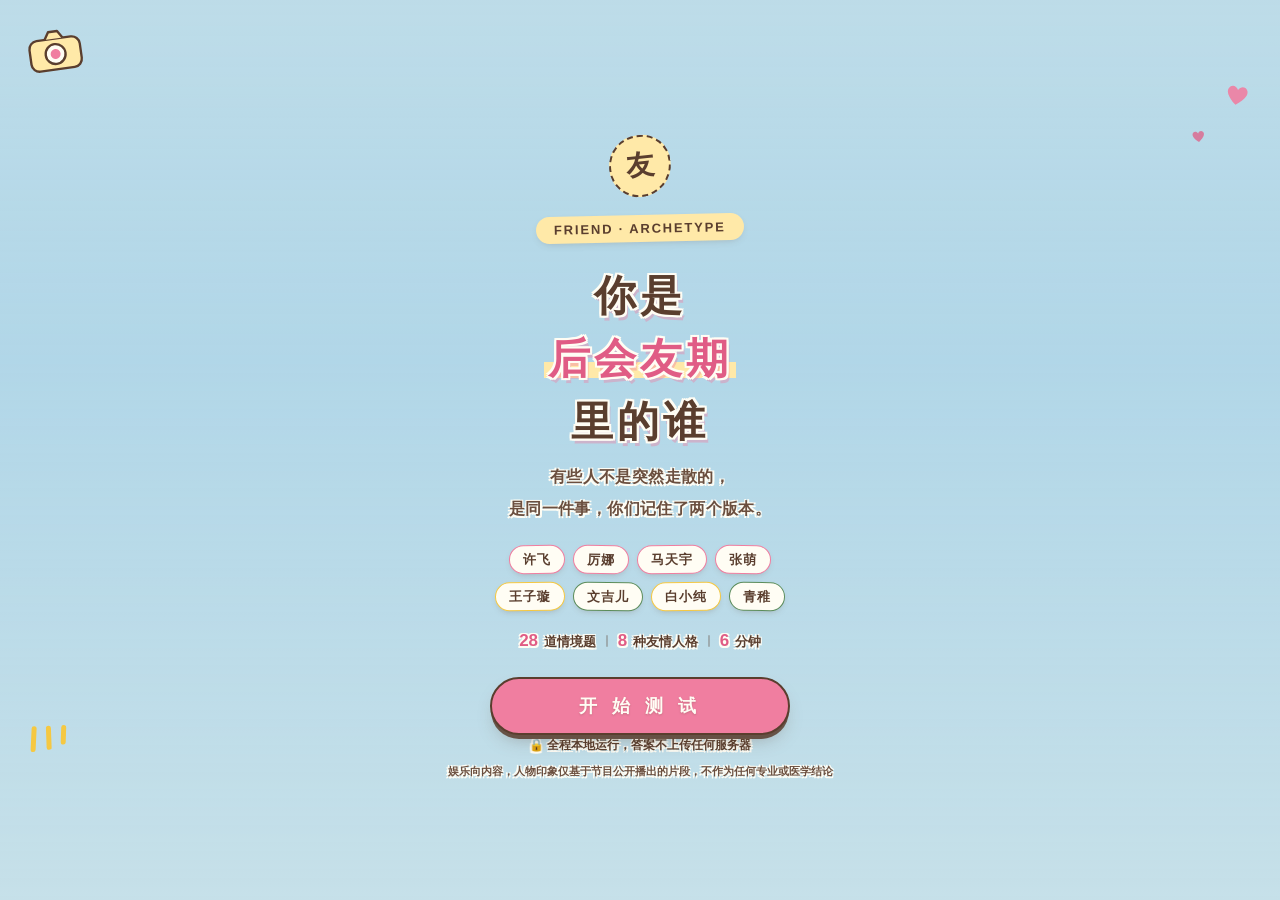
==== commit f702281f: "feat: 全站改版手账可爱风 - AI 生成水彩风景底图（天空/森林/绿皮火车）+ 拍立得装饰图 - 封面/答题/结果全套换装：奶油撕纸卡片、粉黄便签、和纸胶带、涂鸦贴纸（相机/爱心/感叹线 SVG" ====
--- a/index.html
+++ b/index.html
@@ -6,6 +6,7 @@
 <title>《后会友期》· 你是里面的谁</title>
 <meta name="description" content="28 个关于友情的瞬间，测出你在《后会友期》里对应的是哪一个人。">
 <link rel="stylesheet" href="style.css?v=20261112">
+<link rel="preload" as="image" href="assets/bg.jpg?v=20261112">
 </head>
 <body>
 
--- a/style.css
+++ b/style.css
@@ -19,13 +19,19 @@
   --serif:"Songti SC","STSong","Source Han Serif SC","SimSun",serif;
   --hand:"Kaiti SC","KaiTi","STKaiti","楷体","Yuanti SC",-apple-system,"PingFang SC","Microsoft YaHei",sans-serif;
 }
+html{background:linear-gradient(180deg,#A9D3E8 0%,#B8D9E4 45%,#CFE3BC 100%)}
 *{margin:0;padding:0;box-sizing:border-box;-webkit-tap-highlight-color:transparent}
 body{
   font-family:var(--hand);
   color:var(--ink);
-  background:#A9D3E8 url("assets/bg.jpg") center top / cover no-repeat fixed;
+  background:transparent;
   -webkit-font-smoothing:antialiased;
   overscroll-behavior:none;
+}
+/* 固定风景底图（iOS 不支持 background-attachment:fixed，改用 fixed 伪元素） */
+body::before{
+  content:"";position:fixed;inset:0;z-index:-1;
+  background:#A9D3E8 url("assets/bg.jpg") center top / cover no-repeat;
 }
 .serif{font-family:var(--serif)}
 
